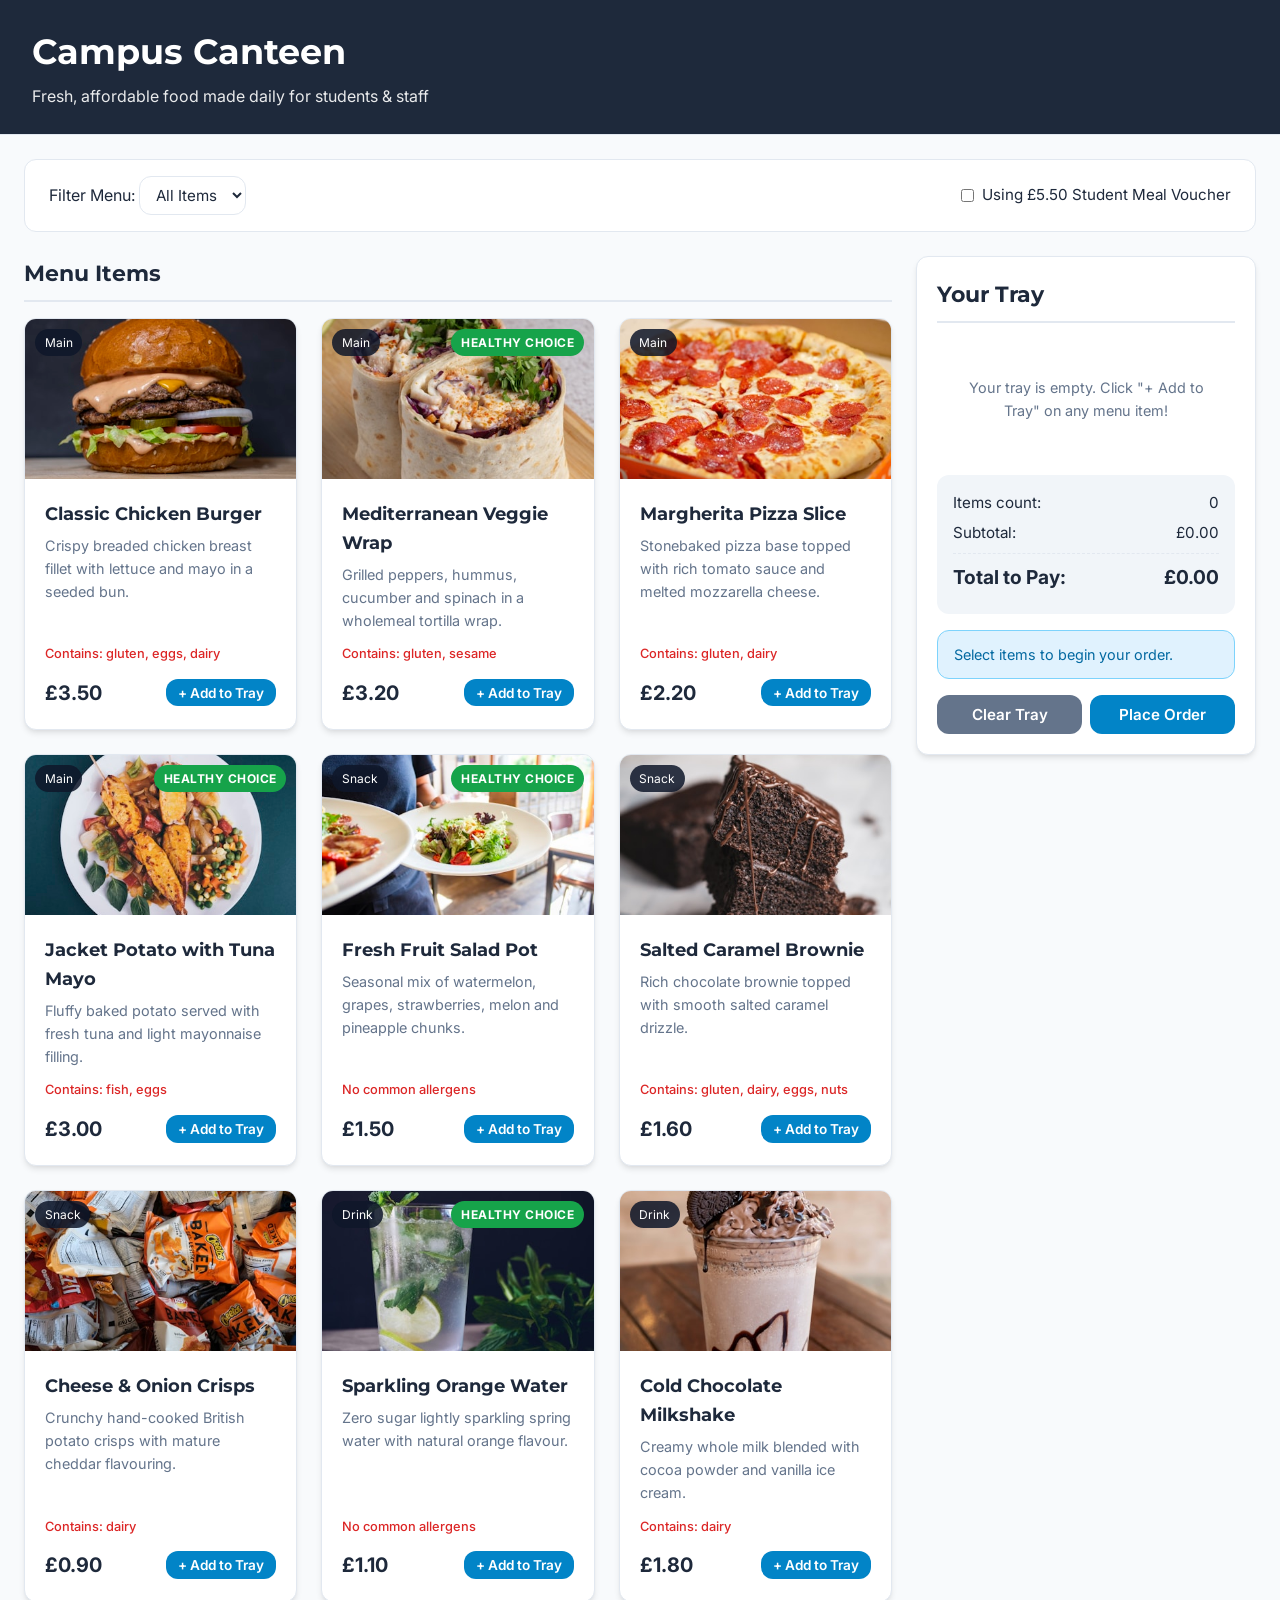
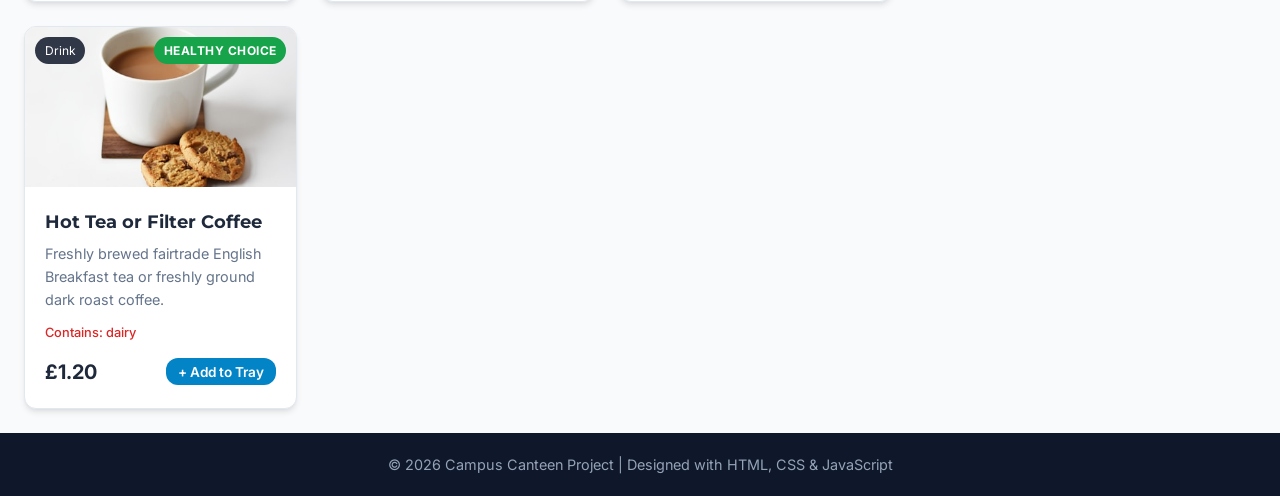
==== template/index.html @ 0565082b "feat: initial student starter pack, guides, templates, and examples" ====
<!DOCTYPE html>
<html lang="en">
<head>
  <meta charset="UTF-8">
  <meta name="viewport" content="width=device-width, initial-scale=1.0">
  <title>Canteen Ordering System</title>

  <!-- Google Fonts for selectable style themes -->
  <link rel="preconnect" href="https://fonts.googleapis.com">
  <link rel="preconnect" href="https://fonts.gstatic.com" crossorigin>
  <link href="https://fonts.googleapis.com/css2?family=Bungee&family=Creepster&family=Fredoka:wght@400;600;700&family=Inter:wght@400;600;700&family=Montserrat:wght@400;700&family=Oswald:wght@500;700&family=Special+Elite&display=swap" rel="stylesheet">

  <link rel="stylesheet" href="style.css">
</head>

<!-- 
  DESIGN CHOICES (Customise by changing class names on <body>):
  
  1. Layout:     layout-grid | layout-flex | layout-sidebar-left | layout-single-column
  2. Colour:     colour-light | colour-dark | colour-contrast
  3. Theme:      theme-modern | theme-retro | theme-americana | theme-punk | theme-emo
  4. Spacing:    spacing-compact | spacing-standard | spacing-spacious
-->
<body class="layout-grid colour-light theme-modern spacing-standard">

  <header class="app-header">
    <div class="header-container">
      <h1 id="app-title">Campus Canteen</h1>
      <p id="app-tagline">Fresh, affordable food made daily for students & staff</p>
    </div>
  </header>

  <main class="app-main">
    
    <!-- Filter and search bar -->
    <section class="filter-section">
      <div class="filter-group">
        <label for="filter-type">Filter Menu:</label>
        <select id="filter-type">
          <option value="all">All Items</option>
          <option value="main">Mains</option>
          <option value="snack">Snacks</option>
          <option value="drink">Drinks</option>
        </select>
      </div>

      <div class="filter-group">
        <label class="checkbox-label">
          <input type="checkbox" id="voucher-toggle">
          Using £5.50 Student Meal Voucher
        </label>
      </div>
    </section>

    <!-- Menu grid/list of food items -->
    <section class="menu-section">
      <h2 class="section-heading">Menu Items</h2>
      <div id="menu-container" class="menu-container">
        <!-- Menu cards will be inserted here by JavaScript -->
      </div>
    </section>

    <!-- Order summary and checkout -->
    <aside class="order-section">
      <h2 class="section-heading">Your Tray</h2>

      <div id="order-items-list" class="order-items-list">
        <p class="empty-tray-message">Your tray is empty. Click "+ Add to Tray" on any menu item!</p>
      </div>

      <div class="order-summary-box">
        <div class="summary-row">
          <span>Items count:</span>
          <span id="summary-count">0</span>
        </div>
        <div class="summary-row">
          <span>Subtotal:</span>
          <span id="summary-subtotal">£0.00</span>
        </div>
        <div class="summary-row discount-row" id="discount-row" style="display: none;">
          <span id="discount-label">Healthy Promo (10% off):</span>
          <span id="summary-discount">-£0.00</span>
        </div>
        <hr class="summary-divider">
        <div class="summary-row total-row">
          <span>Total to Pay:</span>
          <span id="summary-total">£0.00</span>
        </div>
      </div>

      <!-- Alerts and status feedback box -->
      <div id="status-feedback" class="status-feedback info">
        <p id="status-message">Select items to begin your order.</p>
      </div>

      <div class="order-actions">
        <button id="btn-clear" class="btn btn-secondary">Clear Tray</button>
        <button id="btn-checkout" class="btn btn-primary">Place Order</button>
      </div>
    </aside>

  </main>

  <footer class="app-footer">
    <p>&copy; 2026 Campus Canteen Project | Designed with HTML, CSS & JavaScript</p>
  </footer>

  <!-- Scripts -->
  <script src="util.js"></script>
  <script src="app.js"></script>
</body>
</html>
---- template/style.css ----
/* ==========================================================================
   CANTEEN ORDERING SYSTEM - STYLESHEET
   Level 1 Digital Skills - Design Software (R/505/6389)
   
   HOW TO USE THIS STYLESHEET:
   You can change the look and feel of your app by simply changing class 
   names in the <body> tag in index.html!
   
   OPTIONS ON <body>:
   1. Layout:     layout-grid | layout-flex | layout-sidebar-left | layout-single-column
   2. Colour:     colour-light | colour-dark | colour-contrast
   3. Theme:      theme-modern | theme-retro | theme-americana | theme-punk | theme-emo
   4. Spacing:    spacing-compact | spacing-standard | spacing-spacious
   ========================================================================== */

/* ==========================================================================
   1. ROOT VARIABLES (Default base values)
   ========================================================================== */
:root {
  --font-heading: 'Montserrat', sans-serif;
  --font-body: 'Inter', sans-serif;
  
  --bg-page: #f4f6f8;
  --bg-card: #ffffff;
  --bg-header: #1e293b;
  --bg-footer: #0f172a;
  --bg-accent: #f1f5f9;
  
  --text-main: #1e293b;
  --text-muted: #64748b;
  --text-header: #ffffff;
  --text-footer: #94a3b8;
  
  --color-primary: #2563eb;
  --color-primary-hover: #1d4ed8;
  --color-secondary: #64748b;
  --color-secondary-hover: #475569;
  
  --color-info-bg: #e0f2fe;
  --color-info-text: #0369a1;
  --color-info-border: #7dd3fc;

  --color-warning-bg: #fef3c7;
  --color-warning-text: #b45309;
  --color-warning-border: #fcd34d;

  --color-success-bg: #dcfce7;
  --color-success-text: #15803d;
  --color-success-border: #86efac;

  --color-error-bg: #fee2e2;
  --color-error-text: #b91c1c;
  --color-error-border: #fca5a5;

  --border-radius: 8px;
  --border-width: 1px;
  --border-color: #e2e8f0;
  --box-shadow: 0 4px 6px -1px rgba(0, 0, 0, 0.1), 0 2px 4px -2px rgba(0, 0, 0, 0.05);

  --gap-size: 1.5rem;
  --padding-size: 1.5rem;
  --card-padding: 1.25rem;
}

/* ==========================================================================
   2. GLOBAL BASE STYLES
   ========================================================================== */
* {
  box-sizing: border-box;
  margin: 0;
  padding: 0;
}

body {
  font-family: var(--font-body);
  background-color: var(--bg-page);
  color: var(--text-main);
  line-height: 1.6;
  min-height: 100vh;
  display: flex;
  flex-direction: column;
}

/* Header */
.app-header {
  background-color: var(--bg-header);
  color: var(--text-header);
  padding: 1.5rem 2rem;
  border-bottom: var(--border-width) solid var(--border-color);
  position: relative;
}

.app-header h1 {
  font-family: var(--font-heading);
  font-size: 2.2rem;
  margin-bottom: 0.25rem;
}

.app-header p {
  opacity: 0.9;
  font-size: 1rem;
}

/* Footer */
.app-footer {
  background-color: var(--bg-footer);
  color: var(--text-footer);
  text-align: center;
  padding: 1.25rem;
  margin-top: auto;
  font-size: 0.9rem;
}

/* Main Container */
.app-main {
  max-width: 1300px;
  width: 100%;
  margin: 0 auto;
  padding: var(--padding-size);
  flex: 1;
}

/* Headings */
.section-heading {
  font-family: var(--font-heading);
  font-size: 1.4rem;
  margin-bottom: 1rem;
  padding-bottom: 0.5rem;
  border-bottom: 2px solid var(--border-color);
}

/* ==========================================================================
   3. COLOUR SCHEMES (Applied to <body>)
   ========================================================================== */

/* Light Colour Scheme (Default) */
body.colour-light {
  --bg-page: #f8fafc;
  --bg-card: #ffffff;
  --bg-header: #1e293b;
  --bg-footer: #0f172a;
  --text-main: #1e293b;
  --text-muted: #64748b;
}

/* Dark Colour Scheme */
body.colour-dark {
  --bg-page: #0f172a;
  --bg-card: #1e293b;
  --bg-header: #020617;
  --bg-footer: #020617;
  --bg-accent: #334155;
  --text-main: #f8fafc;
  --text-muted: #94a3b8;
  --border-color: #334155;
  --box-shadow: 0 4px 6px -1px rgba(0, 0, 0, 0.4);
}

/* High Contrast Colour Scheme (Accessibility) */
body.colour-contrast {
  --bg-page: #000000;
  --bg-card: #000000;
  --bg-header: #000000;
  --bg-footer: #000000;
  --bg-accent: #111111;
  --text-main: #ffffff;
  --text-muted: #ffff00;
  --text-header: #ffff00;
  --text-footer: #ffffff;
  --border-color: #ffffff;
  --border-width: 2px;
  --color-primary: #ffff00;
  --color-primary-hover: #ffffff;
  --box-shadow: none;
}
body.colour-contrast .btn-primary {
  color: #000000;
  font-weight: bold;
}
body.colour-contrast .menu-card,
body.colour-contrast .order-section,
body.colour-contrast .filter-section {
  border: 2px solid #ffffff;
}

/* ==========================================================================
   4. DESIGN THEMES / TYPOGRAPHY / ADORNMENT (Applied to <body>)
   ========================================================================== */

/* Theme: Modern (Clean, crisp, tech) */
body.theme-modern {
  --font-heading: 'Montserrat', sans-serif;
  --font-body: 'Inter', sans-serif;
  --border-radius: 12px;
  --color-primary: #0284c7;
  --color-primary-hover: #0369a1;
}

/* Theme: Retro (Warm, rounded, cheerful) */
body.theme-retro {
  --font-heading: 'Fredoka', cursive;
  --font-body: 'Fredoka', sans-serif;
  --border-radius: 20px;
  --color-primary: #ea580c;
  --color-primary-hover: #c2410c;
  --border-width: 2px;
  --border-color: #fed7aa;
}
body.theme-retro .app-header {
  background-color: #ea580c;
}
body.theme-retro .btn {
  border-radius: 25px;
}

/* Theme: Americana (Bold 50s diner style) */
body.theme-americana {
  --font-heading: 'Bungee', cursive;
  --font-body: 'Oswald', sans-serif;
  --border-radius: 4px;
  --color-primary: #dc2626;
  --color-primary-hover: #991b1b;
  --border-width: 3px;
  --border-color: #b91c1c;
}
body.theme-americana .app-header {
  background: repeating-linear-gradient(45deg, #b91c1c, #b91c1c 20px, #991b1b 20px, #991b1b 40px);
}
body.theme-americana .menu-card {
  border: 3px solid #b91c1c;
}

/* Theme: Punk (Raw DIY zine, stark black & white, neon pink, ban-the-bomb / anarchy motifs) */
body.theme-punk {
  --font-heading: 'Creepster', cursive;
  --font-body: 'Special Elite', cursive;
  --bg-page: #000000;
  --bg-card: #0d0d0d;
  --bg-header: #000000;
  --bg-footer: #000000;
  --bg-accent: #1a1a1a;
  
  --text-main: #ffffff;
  --text-muted: #ffffff;
  --text-header: #ff007f;
  --text-footer: #ffffff;
  
  --border-radius: 0px;
  --border-width: 3px;
  --border-color: #ffffff;
  --box-shadow: 6px 6px 0px #ff007f;

  --color-primary: #ff007f;
  --color-primary-hover: #ffffff;
  --color-secondary: #000000;
  --color-secondary-hover: #222222;

  --color-info-bg: #000000;
  --color-info-text: #ffffff;
  --color-info-border: #ffffff;

  --color-warning-bg: #ff007f;
  --color-warning-text: #000000;
  --color-warning-border: #ffffff;

  --color-success-bg: #ffffff;
  --color-success-text: #000000;
  --color-success-border: #ff007f;

  --color-error-bg: #000000;
  --color-error-text: #ff007f;
  --color-error-border: #ff007f;
}

body.theme-punk .app-header {
  background-color: #000000;
  border-bottom: 5px solid #ffffff;
  background-image: 
    radial-gradient(#ffffff 15%, transparent 16%),
    radial-gradient(#ff007f 15%, transparent 16%);
  background-size: 60px 60px;
  background-position: 0 0, 30px 30px;
}

body.theme-punk .app-header h1 {
  font-size: 2.8rem;
  letter-spacing: 2px;
  text-shadow: 4px 4px 0px #ffffff, -2px -2px 0px #000000;
}

body.theme-punk .section-heading {
  border-bottom: 3px solid #ff007f;
  color: #ff007f;
  text-transform: uppercase;
  letter-spacing: 1px;
}

body.theme-punk .menu-card {
  border: 3px solid #ffffff;
  box-shadow: 6px 6px 0px #ff007f;
  transform: rotate(-0.8deg);
  background-color: #000000;
  transition: transform 0.15s ease, box-shadow 0.15s ease;
}

body.theme-punk .menu-card:nth-child(even) {
  transform: rotate(1deg);
  box-shadow: 6px 6px 0px #ffffff;
  border-color: #ff007f;
}

body.theme-punk .menu-card:hover {
  transform: scale(1.02) rotate(0deg);
  box-shadow: 8px 8px 0px #ffff00;
}

body.theme-punk .btn {
  border: 2px solid #ffffff;
  text-transform: uppercase;
  font-weight: bold;
  letter-spacing: 1px;
  box-shadow: 3px 3px 0px #ffffff;
}

body.theme-punk .btn-primary {
  background-color: #ff007f;
  color: #000000;
  font-weight: 900;
}

body.theme-punk .btn-primary:hover {
  background-color: #ffffff;
  color: #000000;
  box-shadow: 4px 4px 0px #ff007f;
}

body.theme-punk .btn-secondary {
  background-color: #000000;
  color: #ffffff;
  border: 2px solid #ffffff;
}

body.theme-punk .btn-secondary:hover {
  background-color: #ff007f;
  color: #000000;
}

body.theme-punk .filter-section,
body.theme-punk .order-section {
  border: 3px solid #ffffff;
  box-shadow: 6px 6px 0px #ffffff;
  background-color: #000000;
}

body.theme-punk .badge-type {
  background-color: #000000;
  color: #ffffff;
  border: 2px solid #ffffff;
  border-radius: 0;
  font-family: 'Special Elite', cursive;
}

body.theme-punk .badge-health {
  background-color: #ffffff;
  color: #000000;
  border: 2px solid #ff007f;
  border-radius: 0;
  font-family: 'Special Elite', cursive;
  box-shadow: 2px 2px 0px #ff007f;
}

/* Punk decorative badges and symbols */
.punk-symbol-cnd, .punk-symbol-anarchy, .punk-sticker {
  display: inline-block;
  font-weight: bold;
}

.punk-sticker {
  background: #ff007f;
  color: #000000;
  padding: 0.2rem 0.6rem;
  font-family: 'Special Elite', cursive;
  font-size: 0.85rem;
  border: 2px solid #ffffff;
  box-shadow: 3px 3px 0px #000000;
  transform: rotate(-3deg);
  margin: 0.25rem;
}

.punk-sticker.sticker-white {
  background: #ffffff;
  color: #000000;
  transform: rotate(2.5deg);
  border-color: #ff007f;
}

.punk-sticker.sticker-yellow {
  background: #ffff00;
  color: #000000;
  transform: rotate(-1.5deg);
}

/* Theme: Emo (Moody typewriter, dark indigo/charcoal notes) */
body.theme-emo {
  --font-heading: 'Special Elite', cursive;
  --font-body: 'Special Elite', cursive;
  --border-radius: 2px;
  --color-primary: #475569;
  --color-primary-hover: #334155;
  --border-color: #64748b;
  --border-width: 1px;
}
body.theme-emo .app-header {
  background-color: #1e1b4b;
}

/* ==========================================================================
   5. SPACING OPTIONS (Applied to <body>)
   ========================================================================== */

/* Compact */
body.spacing-compact {
  --gap-size: 0.75rem;
  --padding-size: 0.75rem;
  --card-padding: 0.75rem;
}

/* Standard */
body.spacing-standard {
  --gap-size: 1.5rem;
  --padding-size: 1.5rem;
  --card-padding: 1.25rem;
}

/* Spacious */
body.spacing-spacious {
  --gap-size: 2.25rem;
  --padding-size: 2.25rem;
  --card-padding: 1.75rem;
}

/* ==========================================================================
   6. LAYOUT OPTIONS (Applied to <body>)
   ========================================================================== */

/* Default: 2-column with main menu on left, tray on right */
.app-main {
  display: grid;
  grid-template-columns: 1fr 340px;
  gap: var(--gap-size);
}

.filter-section {
  grid-column: 1 / -1;
  background-color: var(--bg-card);
  padding: 1rem 1.5rem;
  border-radius: var(--border-radius);
  border: var(--border-width) solid var(--border-color);
  display: flex;
  justify-content: space-between;
  align-items: center;
  flex-wrap: wrap;
  gap: 1rem;
}

.menu-section {
  min-width: 0;
}

/* 1. Layout Grid (Default menu display) */
#menu-container {
  display: grid;
  grid-template-columns: repeat(auto-fill, minmax(260px, 1fr));
  gap: var(--gap-size);
}

body.layout-grid #menu-container {
  display: grid;
  grid-template-columns: repeat(auto-fill, minmax(260px, 1fr));
  gap: var(--gap-size);
}

/* 2. Layout Flex (Fluid wrapping cards) */
body.layout-flex #menu-container {
  display: flex;
  flex-wrap: wrap;
  gap: var(--gap-size);
}
body.layout-flex .menu-card {
  flex: 1 1 280px;
}

/* 3. Layout Sidebar Left (Tray on the left, Menu on the right) */
body.layout-sidebar-left .app-main {
  grid-template-columns: 340px 1fr;
}
body.layout-sidebar-left .order-section {
  grid-column: 1;
  grid-row: 2;
}
body.layout-sidebar-left .menu-section {
  grid-column: 2;
  grid-row: 2;
}

/* 4. Layout Single Column (Vertical list view with horizontal cards) */
body.layout-single-column .app-main {
  grid-template-columns: 1fr;
}
body.layout-single-column .order-section {
  order: -1; /* Tray displayed first/top */
}
body.layout-single-column #menu-container {
  display: flex;
  flex-direction: column;
  gap: var(--gap-size);
}
body.layout-single-column .menu-card {
  display: flex;
  flex-direction: row;
  align-items: center;
  gap: 1.5rem;
}
body.layout-single-column .menu-card-img-wrapper {
  width: 180px;
  min-width: 180px;
  height: 140px;
}
body.layout-single-column .menu-card-content {
  flex: 1;
}

/* ==========================================================================
   7. COMPONENT STYLES: MENU CARDS & ITEMS
   ========================================================================== */
.menu-card {
  background-color: var(--bg-card);
  border-radius: var(--border-radius);
  border: var(--border-width) solid var(--border-color);
  box-shadow: var(--box-shadow);
  overflow: hidden;
  display: flex;
  flex-direction: column;
  transition: transform 0.2s ease, box-shadow 0.2s ease;
}

.menu-card:hover {
  transform: translateY(-3px);
}

.menu-card-img-wrapper {
  position: relative;
  width: 100%;
  height: 160px;
  background-color: var(--bg-accent);
}

.menu-card img {
  width: 100%;
  height: 100%;
  object-fit: cover;
}

/* Badges */
.badge-health {
  position: absolute;
  top: 10px;
  right: 10px;
  background-color: #16a34a;
  color: #ffffff;
  padding: 0.25rem 0.6rem;
  border-radius: 20px;
  font-size: 0.75rem;
  font-weight: bold;
  text-transform: uppercase;
  letter-spacing: 0.5px;
}

.badge-type {
  position: absolute;
  top: 10px;
  left: 10px;
  background-color: rgba(15, 23, 42, 0.85);
  color: #ffffff;
  padding: 0.25rem 0.6rem;
  border-radius: 20px;
  font-size: 0.75rem;
  text-transform: capitalize;
}

.menu-card-content {
  padding: var(--card-padding);
  display: flex;
  flex-direction: column;
  flex: 1;
}

.menu-card-title {
  font-family: var(--font-heading);
  font-size: 1.15rem;
  margin-bottom: 0.35rem;
}

.menu-card-desc {
  font-size: 0.9rem;
  color: var(--text-muted);
  margin-bottom: 0.75rem;
  flex: 1;
}

.menu-card-allergies {
  font-size: 0.8rem;
  color: #dc2626;
  margin-bottom: 0.75rem;
  font-weight: 500;
}

.menu-card-footer {
  display: flex;
  justify-content: space-between;
  align-items: center;
  margin-top: auto;
}

.menu-card-price {
  font-size: 1.25rem;
  font-weight: bold;
  color: var(--text-main);
}

/* ==========================================================================
   8. COMPONENT STYLES: TRAY / ORDER SIDEBAR
   ========================================================================== */
.order-section {
  background-color: var(--bg-card);
  border-radius: var(--border-radius);
  border: var(--border-width) solid var(--border-color);
  box-shadow: var(--box-shadow);
  padding: var(--card-padding);
  display: flex;
  flex-direction: column;
  height: fit-content;
}

.order-items-list {
  min-height: 120px;
  max-height: 280px;
  overflow-y: auto;
  margin-bottom: 1rem;
  display: flex;
  flex-direction: column;
  gap: 0.5rem;
}

.empty-tray-message {
  color: var(--text-muted);
  font-size: 0.9rem;
  text-align: center;
  margin: auto 0;
  padding: 1rem;
}

.tray-item {
  display: flex;
  justify-content: space-between;
  align-items: center;
  padding: 0.5rem 0.75rem;
  background-color: var(--bg-accent);
  border-radius: var(--border-radius);
  font-size: 0.9rem;
}

.tray-item-info {
  display: flex;
  flex-direction: column;
}

.tray-item-name {
  font-weight: 600;
}

.tray-item-price {
  font-size: 0.8rem;
  color: var(--text-muted);
}

.tray-item-remove-btn {
  background: none;
  border: none;
  color: #ef4444;
  cursor: pointer;
  font-size: 1.1rem;
  padding: 0.2rem 0.5rem;
}

.order-summary-box {
  background-color: var(--bg-accent);
  padding: 1rem;
  border-radius: var(--border-radius);
  margin-bottom: 1rem;
}

.summary-row {
  display: flex;
  justify-content: space-between;
  margin-bottom: 0.35rem;
  font-size: 0.95rem;
}

.discount-row {
  color: #16a34a;
  font-weight: 600;
}

.summary-divider {
  margin: 0.5rem 0;
  border: none;
  border-top: 1px dashed var(--border-color);
}

.total-row {
  font-size: 1.2rem;
  font-weight: bold;
}

/* ==========================================================================
   9. FEEDBACK & ALERT NOTIFICATIONS
   ========================================================================== */
.status-feedback {
  padding: 0.75rem 1rem;
  border-radius: var(--border-radius);
  margin-bottom: 1rem;
  font-size: 0.9rem;
  border: 1px solid transparent;
}

.status-feedback.info {
  background-color: var(--color-info-bg);
  color: var(--color-info-text);
  border-color: var(--color-info-border);
}

.status-feedback.warning {
  background-color: var(--color-warning-bg);
  color: var(--color-warning-text);
  border-color: var(--color-warning-border);
}

.status-feedback.success {
  background-color: var(--color-success-bg);
  color: var(--color-success-text);
  border-color: var(--color-success-border);
}

.status-feedback.error {
  background-color: var(--color-error-bg);
  color: var(--color-error-text);
  border-color: var(--color-error-border);
}

/* ==========================================================================
   10. BUTTONS & CONTROLS
   ========================================================================== */
.btn {
  display: inline-flex;
  align-items: center;
  justify-content: center;
  padding: 0.6rem 1.2rem;
  font-family: var(--font-body);
  font-size: 0.95rem;
  font-weight: 600;
  border: none;
  border-radius: var(--border-radius);
  cursor: pointer;
  transition: background-color 0.2s ease, transform 0.1s ease;
}

.btn:active {
  transform: scale(0.98);
}

.btn-primary {
  background-color: var(--color-primary);
  color: #ffffff;
}

.btn-primary:hover {
  background-color: var(--color-primary-hover);
}

.btn-secondary {
  background-color: var(--color-secondary);
  color: #ffffff;
}

.btn-secondary:hover {
  background-color: var(--color-secondary-hover);
}

.btn-sm {
  padding: 0.35rem 0.75rem;
  font-size: 0.85rem;
}

.order-actions {
  display: flex;
  gap: 0.5rem;
}

.order-actions .btn {
  flex: 1;
}

/* Form controls */
select, input[type="text"] {
  font-family: var(--font-body);
  padding: 0.5rem 0.75rem;
  border-radius: var(--border-radius);
  border: 1px solid var(--border-color);
  background-color: var(--bg-card);
  color: var(--text-main);
  font-size: 0.95rem;
}

.checkbox-label {
  display: flex;
  align-items: center;
  gap: 0.5rem;
  cursor: pointer;
  font-size: 0.95rem;
}

/* Responsive adjustments */
@media (max-width: 850px) {
  .app-main {
    grid-template-columns: 1fr !important;
  }
  body.layout-sidebar-left .app-main {
    grid-template-columns: 1fr !important;
  }
  body.layout-sidebar-left .order-section {
    grid-column: 1;
    grid-row: auto;
  }
  body.layout-sidebar-left .menu-section {
    grid-column: 1;
    grid-row: auto;
  }
}
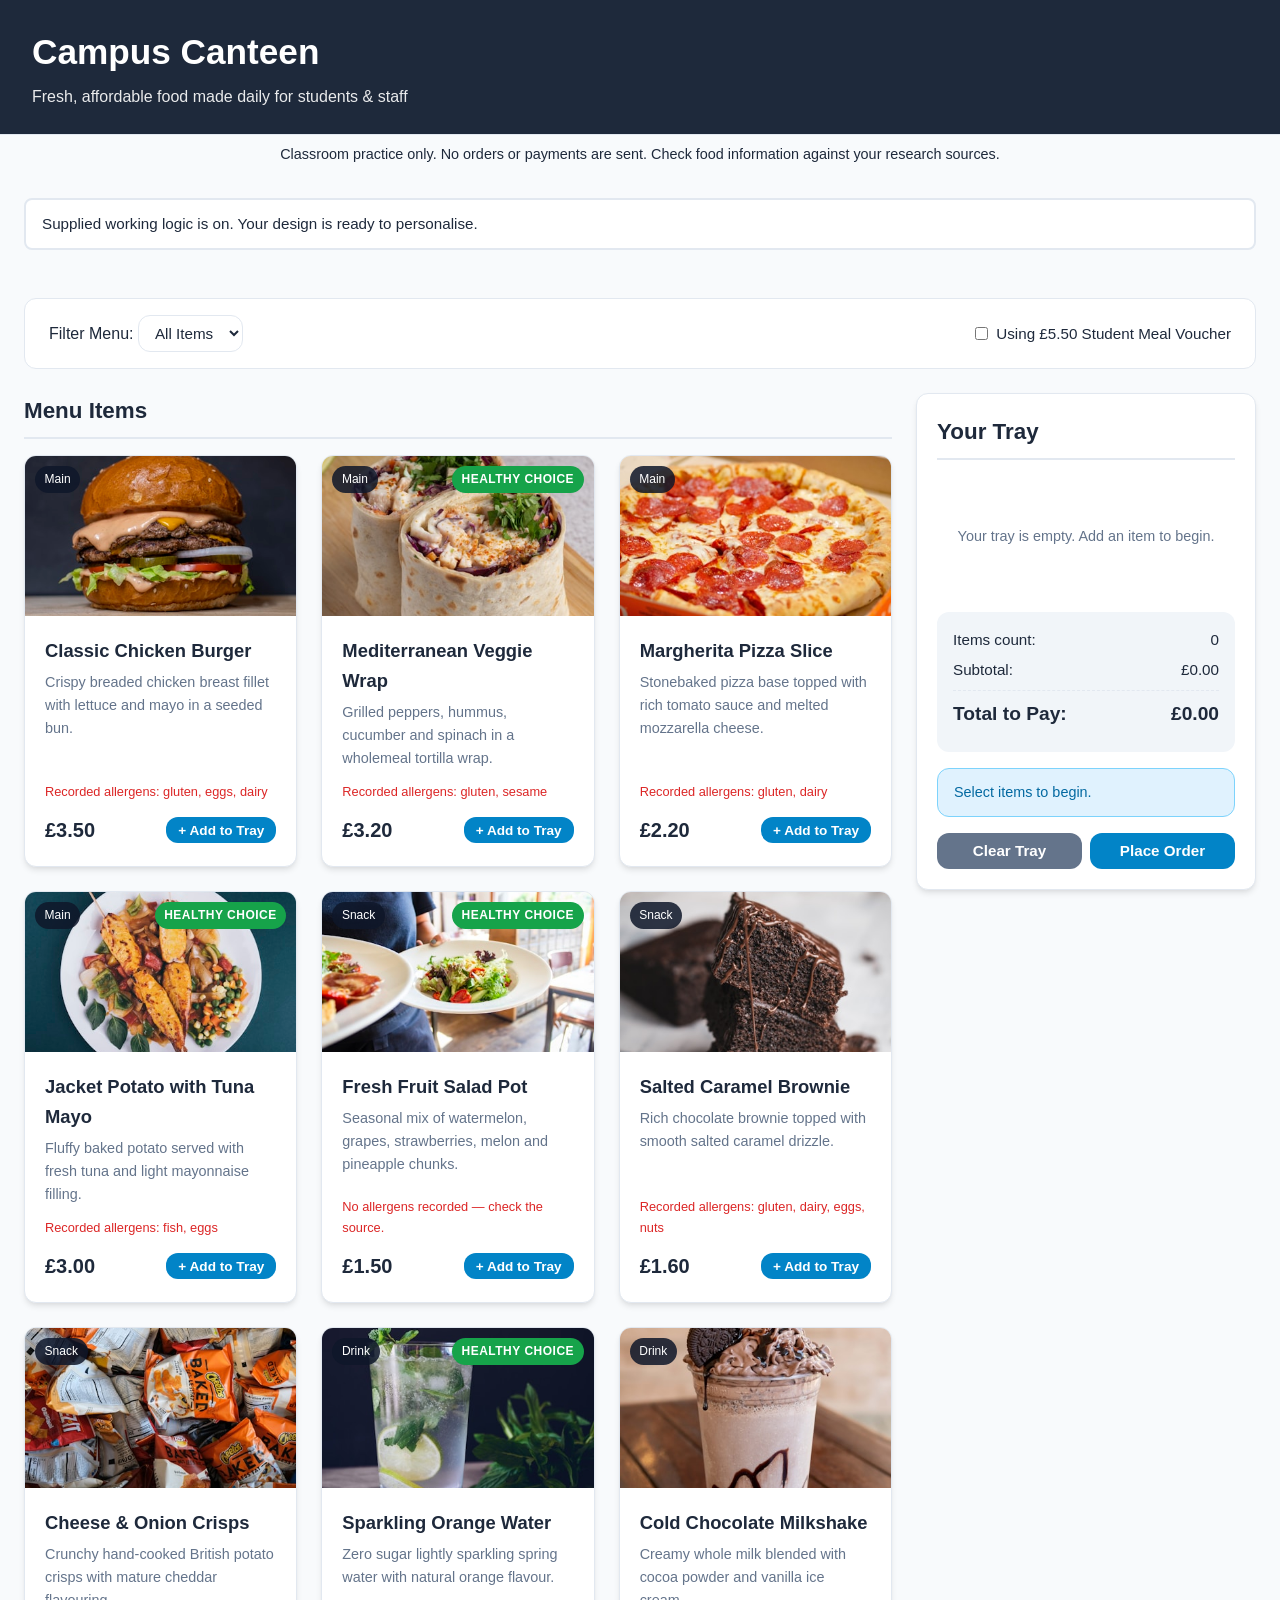
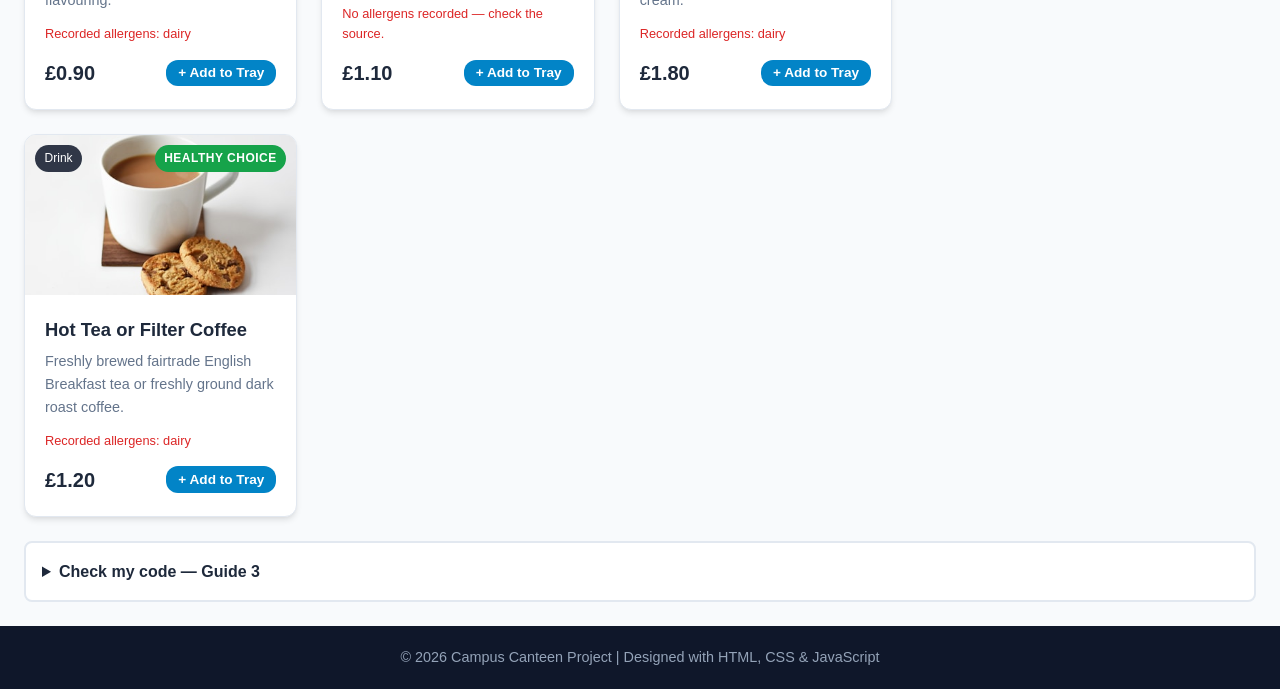
==== commit 99f89919: "spec update" ====
--- a/template/index.html
+++ b/template/index.html
@@ -1,14 +1,9 @@
 <!DOCTYPE html>
-<html lang="en">
+<html lang="en-GB">
 <head>
   <meta charset="UTF-8">
   <meta name="viewport" content="width=device-width, initial-scale=1.0">
   <title>Canteen Ordering System</title>
-
-  <!-- Google Fonts for selectable style themes -->
-  <link rel="preconnect" href="https://fonts.googleapis.com">
-  <link rel="preconnect" href="https://fonts.gstatic.com" crossorigin>
-  <link href="https://fonts.googleapis.com/css2?family=Bungee&family=Creepster&family=Fredoka:wght@400;600;700&family=Inter:wght@400;600;700&family=Montserrat:wght@400;700&family=Oswald:wght@500;700&family=Special+Elite&display=swap" rel="stylesheet">
 
   <link rel="stylesheet" href="style.css">
 </head>
@@ -20,15 +15,24 @@
   2. Colour:     colour-light | colour-dark | colour-contrast
   3. Theme:      theme-modern | theme-retro | theme-americana | theme-punk | theme-emo
   4. Spacing:    spacing-compact | spacing-standard | spacing-spacious
+  OPTIONAL: add ONE choice from any group below (Guide 2).
+  Heading: heading-clean | heading-bold | heading-serif
+  Body: body-clear | body-rounded | body-mono
+  Accent: accent-blue | accent-purple | accent-green | accent-orange
+  Cards: cards-square | cards-soft | cards-round
 -->
 <body class="layout-grid colour-light theme-modern spacing-standard">
 
   <header class="app-header">
     <div class="header-container">
+      <!-- NAME: change your app name below. -->
       <h1 id="app-title">Campus Canteen</h1>
+      <!-- TAGLINE: change the short description below. -->
       <p id="app-tagline">Fresh, affordable food made daily for students & staff</p>
     </div>
   </header>
+
+  <p class="student-note">Classroom practice only. No orders or payments are sent. Check food information against your research sources.</p>
 
   <main class="app-main">
     
@@ -89,7 +93,7 @@
       </div>
 
       <!-- Alerts and status feedback box -->
-      <div id="status-feedback" class="status-feedback info">
+      <div id="status-feedback" class="status-feedback info" role="status" aria-live="polite" aria-atomic="true">
         <p id="status-message">Select items to begin your order.</p>
       </div>
 
--- a/template/style.css
+++ b/template/style.css
@@ -1,849 +1,924 @@
-/* ==========================================================================
-   CANTEEN ORDERING SYSTEM - STYLESHEET
-   Level 1 Digital Skills - Design Software (R/505/6389)
-   
-   HOW TO USE THIS STYLESHEET:
-   You can change the look and feel of your app by simply changing class 
-   names in the <body> tag in index.html!
-   
-   OPTIONS ON <body>:
-   1. Layout:     layout-grid | layout-flex | layout-sidebar-left | layout-single-column
-   2. Colour:     colour-light | colour-dark | colour-contrast
-   3. Theme:      theme-modern | theme-retro | theme-americana | theme-punk | theme-emo
-   4. Spacing:    spacing-compact | spacing-standard | spacing-spacious
-   ========================================================================== */
+/* ==========================================================================
+   CANTEEN ORDERING SYSTEM - STYLESHEET
+   Level 1 Digital Skills - Design Software (R/505/6389)
+   
+   HOW TO USE THIS STYLESHEET:
+   You can change the look and feel of your app by simply changing class 
+   names in the <body> tag in index.html!
+   
+   OPTIONS ON <body>:
+   1. Layout:     layout-grid | layout-flex | layout-sidebar-left | layout-single-column
+   2. Colour:     colour-light | colour-dark | colour-contrast
+   3. Theme:      theme-modern | theme-retro | theme-americana | theme-punk | theme-emo
+   4. Spacing:    spacing-compact | spacing-standard | spacing-spacious
+   ========================================================================== */
+
+/* ==========================================================================
+   1. ROOT VARIABLES (Default base values)
+   ========================================================================== */
+:root {
+  --font-heading: 'Montserrat', sans-serif;
+  --font-body: 'Inter', sans-serif;
+  
+  --bg-page: #f4f6f8;
+  --bg-card: #ffffff;
+  --bg-header: #1e293b;
+  --bg-footer: #0f172a;
+  --bg-accent: #f1f5f9;
+  
+  --text-main: #1e293b;
+  --text-muted: #64748b;
+  --text-header: #ffffff;
+  --text-footer: #94a3b8;
+  
+  --color-primary: #2563eb;
+  --color-primary-hover: #1d4ed8;
+  --color-secondary: #64748b;
+  --color-secondary-hover: #475569;
+  
+  --color-info-bg: #e0f2fe;
+  --color-info-text: #0369a1;
+  --color-info-border: #7dd3fc;
+
+  --color-warning-bg: #fef3c7;
+  --color-warning-text: #b45309;
+  --color-warning-border: #fcd34d;
+
+  --color-success-bg: #dcfce7;
+  --color-success-text: #15803d;
+  --color-success-border: #86efac;
+
+  --color-error-bg: #fee2e2;
+  --color-error-text: #b91c1c;
+  --color-error-border: #fca5a5;
+
+  --border-radius: 8px;
+  --border-width: 1px;
+  --border-color: #e2e8f0;
+  --box-shadow: 0 4px 6px -1px rgba(0, 0, 0, 0.1), 0 2px 4px -2px rgba(0, 0, 0, 0.05);
+
+  --gap-size: 1.5rem;
+  --padding-size: 1.5rem;
+  --card-padding: 1.25rem;
+}
+
+/* ==========================================================================
+   2. GLOBAL BASE STYLES
+   ========================================================================== */
+* {
+  box-sizing: border-box;
+  margin: 0;
+  padding: 0;
+}
+
+body {
+  font-family: var(--font-body);
+  background-color: var(--bg-page);
+  color: var(--text-main);
+  line-height: 1.6;
+  min-height: 100vh;
+  display: flex;
+  flex-direction: column;
+}
+
+/* Header */
+.app-header {
+  background-color: var(--bg-header);
+  color: var(--text-header);
+  padding: 1.5rem 2rem;
+  border-bottom: var(--border-width) solid var(--border-color);
+  position: relative;
+}
+
+.app-header h1 {
+  font-family: var(--font-heading);
+  font-size: 2.2rem;
+  margin-bottom: 0.25rem;
+}
+
+.app-header p {
+  opacity: 0.9;
+  font-size: 1rem;
+}
+
+/* Footer */
+.app-footer {
+  background-color: var(--bg-footer);
+  color: var(--text-footer);
+  text-align: center;
+  padding: 1.25rem;
+  margin-top: auto;
+  font-size: 0.9rem;
+}
+
+/* Main Container */
+.app-main {
+  max-width: 1300px;
+  width: 100%;
+  margin: 0 auto;
+  padding: var(--padding-size);
+  flex: 1;
+}
+
+/* Headings */
+.section-heading {
+  font-family: var(--font-heading);
+  font-size: 1.4rem;
+  margin-bottom: 1rem;
+  padding-bottom: 0.5rem;
+  border-bottom: 2px solid var(--border-color);
+}
+
+/* ==========================================================================
+   3. COLOUR SCHEMES (Applied to <body>)
+   ========================================================================== */
+
+/* Light Colour Scheme (Default) */
+body.colour-light {
+  --bg-page: #f8fafc;
+  --bg-card: #ffffff;
+  --bg-header: #1e293b;
+  --bg-footer: #0f172a;
+  --text-main: #1e293b;
+  --text-muted: #64748b;
+}
+
+/* Dark Colour Scheme */
+body.colour-dark {
+  --bg-page: #0f172a;
+  --bg-card: #1e293b;
+  --bg-header: #020617;
+  --bg-footer: #020617;
+  --bg-accent: #334155;
+  --text-main: #f8fafc;
+  --text-muted: #94a3b8;
+  --border-color: #334155;
+  --box-shadow: 0 4px 6px -1px rgba(0, 0, 0, 0.4);
+}
+
+/* High Contrast Colour Scheme (Accessibility) */
+body.colour-contrast {
+  --bg-page: #000000;
+  --bg-card: #000000;
+  --bg-header: #000000;
+  --bg-footer: #000000;
+  --bg-accent: #111111;
+  --text-main: #ffffff;
+  --text-muted: #ffff00;
+  --text-header: #ffff00;
+  --text-footer: #ffffff;
+  --border-color: #ffffff;
+  --border-width: 2px;
+  --color-primary: #ffff00;
+  --color-primary-hover: #ffffff;
+  --box-shadow: none;
+}
+body.colour-contrast .btn-primary {
+  color: #000000;
+  font-weight: bold;
+}
+body.colour-contrast .menu-card,
+body.colour-contrast .order-section,
+body.colour-contrast .filter-section {
+  border: 2px solid #ffffff;
+}
+
+/* ==========================================================================
+   4. DESIGN THEMES / TYPOGRAPHY / ADORNMENT (Applied to <body>)
+   ========================================================================== */
+
+/* Theme: Modern (Clean, crisp, tech) */
+body.theme-modern {
+  --font-heading: 'Montserrat', sans-serif;
+  --font-body: 'Inter', sans-serif;
+  --border-radius: 12px;
+  --color-primary: #0284c7;
+  --color-primary-hover: #0369a1;
+}
+
+/* Theme: Retro (Warm, rounded, cheerful) */
+body.theme-retro {
+  --font-heading: 'Fredoka', cursive;
+  --font-body: 'Fredoka', sans-serif;
+  --border-radius: 20px;
+  --color-primary: #ea580c;
+  --color-primary-hover: #c2410c;
+  --border-width: 2px;
+  --border-color: #fed7aa;
+}
+body.theme-retro .app-header {
+  background-color: #ea580c;
+}
+body.theme-retro .btn {
+  border-radius: 25px;
+}
+
+/* Theme: Americana (Bold 50s diner style) */
+body.theme-americana {
+  --font-heading: 'Bungee', cursive;
+  --font-body: 'Oswald', sans-serif;
+  --border-radius: 4px;
+  --color-primary: #dc2626;
+  --color-primary-hover: #991b1b;
+  --border-width: 3px;
+  --border-color: #b91c1c;
+}
+body.theme-americana .app-header {
+  background: repeating-linear-gradient(45deg, #b91c1c, #b91c1c 20px, #991b1b 20px, #991b1b 40px);
+}
+body.theme-americana .menu-card {
+  border: 3px solid #b91c1c;
+}
+
+/* Theme: Punk (Raw DIY zine, stark black & white, neon pink, ban-the-bomb / anarchy motifs) */
+body.theme-punk {
+  --font-heading: 'Creepster', cursive;
+  --font-body: 'Special Elite', cursive;
+  --bg-page: #000000;
+  --bg-card: #0d0d0d;
+  --bg-header: #000000;
+  --bg-footer: #000000;
+  --bg-accent: #1a1a1a;
+  
+  --text-main: #ffffff;
+  --text-muted: #ffffff;
+  --text-header: #ff007f;
+  --text-footer: #ffffff;
+  
+  --border-radius: 0px;
+  --border-width: 3px;
+  --border-color: #ffffff;
+  --box-shadow: 6px 6px 0px #ff007f;
+
+  --color-primary: #ff007f;
+  --color-primary-hover: #ffffff;
+  --color-secondary: #000000;
+  --color-secondary-hover: #222222;
+
+  --color-info-bg: #000000;
+  --color-info-text: #ffffff;
+  --color-info-border: #ffffff;
+
+  --color-warning-bg: #ff007f;
+  --color-warning-text: #000000;
+  --color-warning-border: #ffffff;
+
+  --color-success-bg: #ffffff;
+  --color-success-text: #000000;
+  --color-success-border: #ff007f;
+
+  --color-error-bg: #000000;
+  --color-error-text: #ff007f;
+  --color-error-border: #ff007f;
+}
+
+body.theme-punk .app-header {
+  background-color: #000000;
+  border-bottom: 5px solid #ffffff;
+  background-image: 
+    radial-gradient(#ffffff 15%, transparent 16%),
+    radial-gradient(#ff007f 15%, transparent 16%);
+  background-size: 60px 60px;
+  background-position: 0 0, 30px 30px;
+}
+
+body.theme-punk .app-header h1 {
+  font-size: 2.8rem;
+  letter-spacing: 2px;
+  text-shadow: 4px 4px 0px #ffffff, -2px -2px 0px #000000;
+}
+
+body.theme-punk .section-heading {
+  border-bottom: 3px solid #ff007f;
+  color: #ff007f;
+  text-transform: uppercase;
+  letter-spacing: 1px;
+}
+
+body.theme-punk .menu-card {
+  border: 3px solid #ffffff;
+  box-shadow: 6px 6px 0px #ff007f;
+  transform: rotate(-0.8deg);
+  background-color: #000000;
+  transition: transform 0.15s ease, box-shadow 0.15s ease;
+}
+
+body.theme-punk .menu-card:nth-child(even) {
+  transform: rotate(1deg);
+  box-shadow: 6px 6px 0px #ffffff;
+  border-color: #ff007f;
+}
+
+body.theme-punk .menu-card:hover {
+  transform: scale(1.02) rotate(0deg);
+  box-shadow: 8px 8px 0px #ffff00;
+}
+
+body.theme-punk .btn {
+  border: 2px solid #ffffff;
+  text-transform: uppercase;
+  font-weight: bold;
+  letter-spacing: 1px;
+  box-shadow: 3px 3px 0px #ffffff;
+}
+
+body.theme-punk .btn-primary {
+  background-color: #ff007f;
+  color: #000000;
+  font-weight: 900;
+}
+
+body.theme-punk .btn-primary:hover {
+  background-color: #ffffff;
+  color: #000000;
+  box-shadow: 4px 4px 0px #ff007f;
+}
+
+body.theme-punk .btn-secondary {
+  background-color: #000000;
+  color: #ffffff;
+  border: 2px solid #ffffff;
+}
+
+body.theme-punk .btn-secondary:hover {
+  background-color: #ff007f;
+  color: #000000;
+}
+
+body.theme-punk .filter-section,
+body.theme-punk .order-section {
+  border: 3px solid #ffffff;
+  box-shadow: 6px 6px 0px #ffffff;
+  background-color: #000000;
+}
+
+body.theme-punk .badge-type {
+  background-color: #000000;
+  color: #ffffff;
+  border: 2px solid #ffffff;
+  border-radius: 0;
+  font-family: 'Special Elite', cursive;
+}
+
+body.theme-punk .badge-health {
+  background-color: #ffffff;
+  color: #000000;
+  border: 2px solid #ff007f;
+  border-radius: 0;
+  font-family: 'Special Elite', cursive;
+  box-shadow: 2px 2px 0px #ff007f;
+}
+
+/* Punk decorative badges and symbols */
+.punk-symbol-cnd, .punk-symbol-anarchy, .punk-sticker {
+  display: inline-block;
+  font-weight: bold;
+}
+
+.punk-sticker {
+  background: #ff007f;
+  color: #000000;
+  padding: 0.2rem 0.6rem;
+  font-family: 'Special Elite', cursive;
+  font-size: 0.85rem;
+  border: 2px solid #ffffff;
+  box-shadow: 3px 3px 0px #000000;
+  transform: rotate(-3deg);
+  margin: 0.25rem;
+}
+
+.punk-sticker.sticker-white {
+  background: #ffffff;
+  color: #000000;
+  transform: rotate(2.5deg);
+  border-color: #ff007f;
+}
+
+.punk-sticker.sticker-yellow {
+  background: #ffff00;
+  color: #000000;
+  transform: rotate(-1.5deg);
+}
+
+/* Theme: Emo (Moody typewriter, dark indigo/charcoal notes) */
+body.theme-emo {
+  --font-heading: 'Special Elite', cursive;
+  --font-body: 'Special Elite', cursive;
+  --border-radius: 2px;
+  --color-primary: #475569;
+  --color-primary-hover: #334155;
+  --border-color: #64748b;
+  --border-width: 1px;
+}
+body.theme-emo .app-header {
+  background-color: #1e1b4b;
+}
+
+/* ==========================================================================
+   5. SPACING OPTIONS (Applied to <body>)
+   ========================================================================== */
+
+/* Compact */
+body.spacing-compact {
+  --gap-size: 0.75rem;
+  --padding-size: 0.75rem;
+  --card-padding: 0.75rem;
+}
+
+/* Standard */
+body.spacing-standard {
+  --gap-size: 1.5rem;
+  --padding-size: 1.5rem;
+  --card-padding: 1.25rem;
+}
+
+/* Spacious */
+body.spacing-spacious {
+  --gap-size: 2.25rem;
+  --padding-size: 2.25rem;
+  --card-padding: 1.75rem;
+}
+
+/* ==========================================================================
+   6. LAYOUT OPTIONS (Applied to <body>)
+   ========================================================================== */
+
+/* Default: 2-column with main menu on left, tray on right */
+.app-main {
+  display: grid;
+  grid-template-columns: 1fr 340px;
+  gap: var(--gap-size);
+}
+
+.filter-section {
+  grid-column: 1 / -1;
+  background-color: var(--bg-card);
+  padding: 1rem 1.5rem;
+  border-radius: var(--border-radius);
+  border: var(--border-width) solid var(--border-color);
+  display: flex;
+  justify-content: space-between;
+  align-items: center;
+  flex-wrap: wrap;
+  gap: 1rem;
+}
+
+.menu-section {
+  min-width: 0;
+}
+
+/* 1. Layout Grid (Default menu display) */
+#menu-container {
+  display: grid;
+  grid-template-columns: repeat(auto-fill, minmax(260px, 1fr));
+  gap: var(--gap-size);
+}
+
+body.layout-grid #menu-container {
+  display: grid;
+  grid-template-columns: repeat(auto-fill, minmax(260px, 1fr));
+  gap: var(--gap-size);
+}
+
+/* 2. Layout Flex (Fluid wrapping cards) */
+body.layout-flex #menu-container {
+  display: flex;
+  flex-wrap: wrap;
+  gap: var(--gap-size);
+}
+body.layout-flex .menu-card {
+  flex: 1 1 280px;
+}
+
+/* 3. Layout Sidebar Left (Tray on the left, Menu on the right) */
+body.layout-sidebar-left .app-main {
+  grid-template-columns: 340px 1fr;
+}
+body.layout-sidebar-left .order-section {
+  grid-column: 1;
+  grid-row: 2;
+}
+body.layout-sidebar-left .menu-section {
+  grid-column: 2;
+  grid-row: 2;
+}
+
+/* 4. Layout Single Column (Vertical list view with horizontal cards) */
+body.layout-single-column .app-main {
+  grid-template-columns: 1fr;
+}
+body.layout-single-column .order-section {
+  order: -1; /* Tray displayed first/top */
+}
+body.layout-single-column #menu-container {
+  display: flex;
+  flex-direction: column;
+  gap: var(--gap-size);
+}
+body.layout-single-column .menu-card {
+  display: flex;
+  flex-direction: row;
+  align-items: center;
+  gap: 1.5rem;
+}
+body.layout-single-column .menu-card-img-wrapper {
+  width: 180px;
+  min-width: 180px;
+  height: 140px;
+}
+body.layout-single-column .menu-card-content {
+  flex: 1;
+}
+
+/* ==========================================================================
+   7. COMPONENT STYLES: MENU CARDS & ITEMS
+   ========================================================================== */
+.menu-card {
+  background-color: var(--bg-card);
+  border-radius: var(--border-radius);
+  border: var(--border-width) solid var(--border-color);
+  box-shadow: var(--box-shadow);
+  overflow: hidden;
+  display: flex;
+  flex-direction: column;
+  transition: transform 0.2s ease, box-shadow 0.2s ease;
+}
+
+.menu-card:hover {
+  transform: translateY(-3px);
+}
+
+.menu-card-img-wrapper {
+  position: relative;
+  width: 100%;
+  height: 160px;
+  background-color: var(--bg-accent);
+}
+
+.menu-card img {
+  width: 100%;
+  height: 100%;
+  object-fit: cover;
+}
+
+/* Badges */
+.badge-health {
+  position: absolute;
+  top: 10px;
+  right: 10px;
+  background-color: #16a34a;
+  color: #ffffff;
+  padding: 0.25rem 0.6rem;
+  border-radius: 20px;
+  font-size: 0.75rem;
+  font-weight: bold;
+  text-transform: uppercase;
+  letter-spacing: 0.5px;
+}
+
+.badge-type {
+  position: absolute;
+  top: 10px;
+  left: 10px;
+  background-color: rgba(15, 23, 42, 0.85);
+  color: #ffffff;
+  padding: 0.25rem 0.6rem;
+  border-radius: 20px;
+  font-size: 0.75rem;
+  text-transform: capitalize;
+}
+
+.menu-card-content {
+  padding: var(--card-padding);
+  display: flex;
+  flex-direction: column;
+  flex: 1;
+}
+
+.menu-card-title {
+  font-family: var(--font-heading);
+  font-size: 1.15rem;
+  margin-bottom: 0.35rem;
+}
+
+.menu-card-desc {
+  font-size: 0.9rem;
+  color: var(--text-muted);
+  margin-bottom: 0.75rem;
+  flex: 1;
+}
+
+.menu-card-allergies {
+  font-size: 0.8rem;
+  color: #dc2626;
+  margin-bottom: 0.75rem;
+  font-weight: 500;
+}
+
+.menu-card-footer {
+  display: flex;
+  justify-content: space-between;
+  align-items: center;
+  margin-top: auto;
+}
+
+.menu-card-price {
+  font-size: 1.25rem;
+  font-weight: bold;
+  color: var(--text-main);
+}
+
+/* ==========================================================================
+   8. COMPONENT STYLES: TRAY / ORDER SIDEBAR
+   ========================================================================== */
+.order-section {
+  background-color: var(--bg-card);
+  border-radius: var(--border-radius);
+  border: var(--border-width) solid var(--border-color);
+  box-shadow: var(--box-shadow);
+  padding: var(--card-padding);
+  display: flex;
+  flex-direction: column;
+  height: fit-content;
+}
+
+.order-items-list {
+  min-height: 120px;
+  max-height: 280px;
+  overflow-y: auto;
+  margin-bottom: 1rem;
+  display: flex;
+  flex-direction: column;
+  gap: 0.5rem;
+}
+
+.empty-tray-message {
+  color: var(--text-muted);
+  font-size: 0.9rem;
+  text-align: center;
+  margin: auto 0;
+  padding: 1rem;
+}
+
+.tray-item {
+  display: flex;
+  justify-content: space-between;
+  align-items: center;
+  padding: 0.5rem 0.75rem;
+  background-color: var(--bg-accent);
+  border-radius: var(--border-radius);
+  font-size: 0.9rem;
+}
+
+.tray-item-info {
+  display: flex;
+  flex-direction: column;
+}
+
+.tray-item-name {
+  font-weight: 600;
+}
+
+.tray-item-price {
+  font-size: 0.8rem;
+  color: var(--text-muted);
+}
+
+.tray-item-remove-btn {
+  background: none;
+  border: none;
+  color: #ef4444;
+  cursor: pointer;
+  font-size: 1.1rem;
+  padding: 0.2rem 0.5rem;
+}
+
+.order-summary-box {
+  background-color: var(--bg-accent);
+  padding: 1rem;
+  border-radius: var(--border-radius);
+  margin-bottom: 1rem;
+}
+
+.summary-row {
+  display: flex;
+  justify-content: space-between;
+  margin-bottom: 0.35rem;
+  font-size: 0.95rem;
+}
+
+.discount-row {
+  color: #16a34a;
+  font-weight: 600;
+}
+
+.summary-divider {
+  margin: 0.5rem 0;
+  border: none;
+  border-top: 1px dashed var(--border-color);
+}
+
+.total-row {
+  font-size: 1.2rem;
+  font-weight: bold;
+}
+
+/* ==========================================================================
+   9. FEEDBACK & ALERT NOTIFICATIONS
+   ========================================================================== */
+.status-feedback {
+  padding: 0.75rem 1rem;
+  border-radius: var(--border-radius);
+  margin-bottom: 1rem;
+  font-size: 0.9rem;
+  border: 1px solid transparent;
+}
+
+.status-feedback.info {
+  background-color: var(--color-info-bg);
+  color: var(--color-info-text);
+  border-color: var(--color-info-border);
+}
+
+.status-feedback.warning {
+  background-color: var(--color-warning-bg);
+  color: var(--color-warning-text);
+  border-color: var(--color-warning-border);
+}
+
+.status-feedback.success {
+  background-color: var(--color-success-bg);
+  color: var(--color-success-text);
+  border-color: var(--color-success-border);
+}
+
+.status-feedback.error {
+  background-color: var(--color-error-bg);
+  color: var(--color-error-text);
+  border-color: var(--color-error-border);
+}
+
+/* ==========================================================================
+   10. BUTTONS & CONTROLS
+   ========================================================================== */
+.btn {
+  display: inline-flex;
+  align-items: center;
+  justify-content: center;
+  padding: 0.6rem 1.2rem;
+  font-family: var(--font-body);
+  font-size: 0.95rem;
+  font-weight: 600;
+  border: none;
+  border-radius: var(--border-radius);
+  cursor: pointer;
+  transition: background-color 0.2s ease, transform 0.1s ease;
+}
+
+.btn:active {
+  transform: scale(0.98);
+}
+
+.btn-primary {
+  background-color: var(--color-primary);
+  color: #ffffff;
+}
+
+.btn-primary:hover {
+  background-color: var(--color-primary-hover);
+}
+
+.btn-secondary {
+  background-color: var(--color-secondary);
+  color: #ffffff;
+}
+
+.btn-secondary:hover {
+  background-color: var(--color-secondary-hover);
+}
+
+.btn-sm {
+  padding: 0.35rem 0.75rem;
+  font-size: 0.85rem;
+}
+
+.order-actions {
+  display: flex;
+  gap: 0.5rem;
+}
+
+.order-actions .btn {
+  flex: 1;
+}
+
+/* Form controls */
+select, input[type="text"] {
+  font-family: var(--font-body);
+  padding: 0.5rem 0.75rem;
+  border-radius: var(--border-radius);
+  border: 1px solid var(--border-color);
+  background-color: var(--bg-card);
+  color: var(--text-main);
+  font-size: 0.95rem;
+}
+
+.checkbox-label {
+  display: flex;
+  align-items: center;
+  gap: 0.5rem;
+  cursor: pointer;
+  font-size: 0.95rem;
+}
+
+/* Responsive adjustments */
+@media (max-width: 850px) {
+  .app-main {
+    grid-template-columns: 1fr !important;
+  }
+  body.layout-sidebar-left .app-main {
+    grid-template-columns: 1fr !important;
+  }
+  body.layout-sidebar-left .order-section {
+    grid-column: 1;
+    grid-row: auto;
+  }
+  body.layout-sidebar-left .menu-section {
+    grid-column: 1;
+    grid-row: auto;
+  }
+}
 
-/* ==========================================================================
-   1. ROOT VARIABLES (Default base values)
-   ========================================================================== */
-:root {
-  --font-heading: 'Montserrat', sans-serif;
-  --font-body: 'Inter', sans-serif;
-  
-  --bg-page: #f4f6f8;
-  --bg-card: #ffffff;
-  --bg-header: #1e293b;
-  --bg-footer: #0f172a;
-  --bg-accent: #f1f5f9;
-  
-  --text-main: #1e293b;
-  --text-muted: #64748b;
-  --text-header: #ffffff;
-  --text-footer: #94a3b8;
-  
-  --color-primary: #2563eb;
-  --color-primary-hover: #1d4ed8;
-  --color-secondary: #64748b;
-  --color-secondary-hover: #475569;
-  
-  --color-info-bg: #e0f2fe;
-  --color-info-text: #0369a1;
-  --color-info-border: #7dd3fc;
+/* ======================================================================
+   STUDENT DESIGN CHOICES — use ONE class from each group on <body>.
+   Presets use local system fonts so the app works without font downloads.
+   ====================================================================== */
+body.heading-clean { --font-heading: Arial, Helvetica, sans-serif; }
+body.heading-bold { --font-heading: Impact, 'Arial Black', sans-serif; }
+body.heading-serif { --font-heading: Georgia, 'Times New Roman', serif; }
+body.body-clear { --font-body: Arial, Helvetica, sans-serif; }
+body.body-rounded { --font-body: 'Trebuchet MS', Arial, sans-serif; }
+body.body-mono { --font-body: 'Courier New', monospace; }
+body.accent-blue { --color-primary:#075985; --color-primary-hover:#0c4a6e; }
+body.accent-purple { --color-primary:#6b21a8; --color-primary-hover:#581c87; }
+body.accent-green { --color-primary:#166534; --color-primary-hover:#14532d; }
+body.accent-orange { --color-primary:#9a3412; --color-primary-hover:#7c2d12; }
+body.cards-square { --border-radius:0; }
+body.cards-soft { --border-radius:18px; }
+body.cards-round { --border-radius:30px; }
+body[class*='accent-'] .btn-primary { background:var(--color-primary);color:#fff; }
+body[class*='accent-'] .btn-primary:hover { background:var(--color-primary-hover); }
+/* A custom accent also colours the heading strip. */
+body[class*='accent-'] .app-header { background:var(--color-primary);color:#fff; }
+body[class*='heading-'] .app-header h1 { text-shadow:none; }
+body[class*='cards-'] .menu-card { border-radius:var(--border-radius); }
+body[class*='cards-'] .btn { border-radius:var(--border-radius); }
 
-  --color-warning-bg: #fef3c7;
-  --color-warning-text: #b45309;
-  --color-warning-border: #fcd34d;
+/* Extra support areas are full-width; named areas keep every layout stable. */
+.app-main { grid-template-areas:'mode mode' 'help help' 'filter filter' 'menu order' 'practice practice'; }
+.logic-mode { grid-area:mode; font-size:.95rem; padding:.75rem 1rem; border:2px solid var(--border-color);border-radius:8px;background:var(--bg-card); }
+.setup-help { grid-area:help; padding:1rem 1.5rem;border:3px solid #b45309;background:#fffbeb;color:#172033; }
+.setup-help ul { padding-left:1.5rem; }
+[hidden] { display:none !important; }
+.filter-section { grid-area:filter; }
+.menu-section { grid-area:menu !important; }
+.order-section { grid-area:order !important; }
+.practice-controls { grid-area:practice; padding:1rem;background:var(--bg-card);border:2px solid var(--border-color);border-radius:8px; }
+.practice-controls summary { cursor:pointer;font-weight:bold; }
+.practice-controls p { margin:.75rem 0; }
+.practice-controls button { margin:.5rem .5rem .5rem 0; }
+.check-results { overflow-x:auto; }
+.check-table { width:100%;border-collapse:collapse; }
+.check-table th,.check-table td { border:1px solid var(--text-muted);padding:.6rem;text-align:left; }
+#status-message { white-space:pre-line; }
+.student-note { max-width:1300px;margin:auto;padding:.5rem 1.5rem;font-size:.9rem; }
+body.layout-sidebar-left .app-main { grid-template-areas:'mode mode' 'help help' 'filter filter' 'order menu' 'practice practice'; }
+body.layout-single-column .app-main { grid-template-areas:'mode' 'help' 'filter' 'order' 'menu' 'practice'; }
+body.layout-single-column .menu-card-content { min-width:0; }
+body.layout-single-column .menu-card-footer { gap:1rem;flex-wrap:wrap; }
+button:focus-visible,select:focus-visible,input:focus-visible,summary:focus-visible,a:focus-visible { outline:3px solid #d97706;outline-offset:4px; }
+button:disabled { opacity:.6;cursor:not-allowed; }
 
-  --color-success-bg: #dcfce7;
-  --color-success-text: #15803d;
-  --color-success-border: #86efac;
-
-  --color-error-bg: #fee2e2;
-  --color-error-text: #b91c1c;
-  --color-error-border: #fca5a5;
-
-  --border-radius: 8px;
-  --border-width: 1px;
-  --border-color: #e2e8f0;
-  --box-shadow: 0 4px 6px -1px rgba(0, 0, 0, 0.1), 0 2px 4px -2px rgba(0, 0, 0, 0.05);
-
-  --gap-size: 1.5rem;
-  --padding-size: 1.5rem;
-  --card-padding: 1.25rem;
+/* High contrast takes priority over ALL theme and custom choices. */
+body.colour-contrast { --bg-page:#000;--bg-card:#000;--bg-header:#000;--bg-footer:#000;--bg-accent:#111;--text-main:#fff;--text-muted:#ff0;--text-header:#ff0;--text-footer:#fff;--border-color:#fff;--color-primary:#ff0;--color-primary-hover:#fff;--box-shadow:none; }
+body.colour-contrast .app-header { background:#000;color:#ff0;border-color:#fff; }
+body.colour-contrast .app-header h1 { text-shadow:none; }
+body.colour-contrast .menu-card { transform:none;box-shadow:none;background:#000;border:2px solid #fff; }
+body.colour-contrast .section-heading { color:#ff0;border-color:#fff; }
+body.colour-contrast .btn-primary,body.colour-contrast .btn-primary:hover { background:#ff0;color:#000;border:2px solid #fff;box-shadow:none; }
+body.colour-contrast .btn-secondary { background:#000;color:#fff;border:2px solid #fff;box-shadow:none; }
+body.colour-contrast .menu-card-allergies { color:#ff0; }
+body.colour-contrast .badge-health { background:#fff;color:#000;border:2px solid #fff; }
+body.colour-contrast .discount-row { color:#ff0; }
+body.colour-dark .menu-card-allergies { color:#fca5a5; }
+body.colour-dark .discount-row { color:#86efac; }
+@media(max-width:850px) {
+  .app-main,body.layout-sidebar-left .app-main,body.layout-single-column .app-main { grid-template-columns:minmax(0,1fr) !important;grid-template-areas:'mode' 'help' 'filter' 'menu' 'order' 'practice'; }
+  #menu-container,body.layout-grid #menu-container { grid-template-columns:repeat(auto-fit,minmax(min(260px,100%),1fr)); }
 }
-
-/* ==========================================================================
-   2. GLOBAL BASE STYLES
-   ========================================================================== */
-* {
-  box-sizing: border-box;
-  margin: 0;
-  padding: 0;
+@media(max-width:580px) {
+  body.layout-single-column .menu-card { flex-direction:column;align-items:stretch; }
+  body.layout-single-column .menu-card-img-wrapper { width:100%;min-width:0;height:160px; }
+  .app-header { padding:1.25rem; }.app-header h1 { overflow-wrap:anywhere; }
+  .filter-section { padding:1rem; }.order-actions { flex-wrap:wrap; }
 }
-
-body {
-  font-family: var(--font-body);
-  background-color: var(--bg-page);
-  color: var(--text-main);
-  line-height: 1.6;
-  min-height: 100vh;
-  display: flex;
-  flex-direction: column;
-}
-
-/* Header */
-.app-header {
-  background-color: var(--bg-header);
-  color: var(--text-header);
-  padding: 1.5rem 2rem;
-  border-bottom: var(--border-width) solid var(--border-color);
-  position: relative;
-}
-
-.app-header h1 {
-  font-family: var(--font-heading);
-  font-size: 2.2rem;
-  margin-bottom: 0.25rem;
-}
-
-.app-header p {
-  opacity: 0.9;
-  font-size: 1rem;
-}
-
-/* Footer */
-.app-footer {
-  background-color: var(--bg-footer);
-  color: var(--text-footer);
-  text-align: center;
-  padding: 1.25rem;
-  margin-top: auto;
-  font-size: 0.9rem;
-}
-
-/* Main Container */
-.app-main {
-  max-width: 1300px;
-  width: 100%;
-  margin: 0 auto;
-  padding: var(--padding-size);
-  flex: 1;
-}
-
-/* Headings */
-.section-heading {
-  font-family: var(--font-heading);
-  font-size: 1.4rem;
-  margin-bottom: 1rem;
-  padding-bottom: 0.5rem;
-  border-bottom: 2px solid var(--border-color);
-}
-
-/* ==========================================================================
-   3. COLOUR SCHEMES (Applied to <body>)
-   ========================================================================== */
-
-/* Light Colour Scheme (Default) */
-body.colour-light {
-  --bg-page: #f8fafc;
-  --bg-card: #ffffff;
-  --bg-header: #1e293b;
-  --bg-footer: #0f172a;
-  --text-main: #1e293b;
-  --text-muted: #64748b;
-}
-
-/* Dark Colour Scheme */
-body.colour-dark {
-  --bg-page: #0f172a;
-  --bg-card: #1e293b;
-  --bg-header: #020617;
-  --bg-footer: #020617;
-  --bg-accent: #334155;
-  --text-main: #f8fafc;
-  --text-muted: #94a3b8;
-  --border-color: #334155;
-  --box-shadow: 0 4px 6px -1px rgba(0, 0, 0, 0.4);
-}
-
-/* High Contrast Colour Scheme (Accessibility) */
-body.colour-contrast {
-  --bg-page: #000000;
-  --bg-card: #000000;
-  --bg-header: #000000;
-  --bg-footer: #000000;
-  --bg-accent: #111111;
-  --text-main: #ffffff;
-  --text-muted: #ffff00;
-  --text-header: #ffff00;
-  --text-footer: #ffffff;
-  --border-color: #ffffff;
-  --border-width: 2px;
-  --color-primary: #ffff00;
-  --color-primary-hover: #ffffff;
-  --box-shadow: none;
-}
-body.colour-contrast .btn-primary {
-  color: #000000;
-  font-weight: bold;
-}
-body.colour-contrast .menu-card,
-body.colour-contrast .order-section,
-body.colour-contrast .filter-section {
-  border: 2px solid #ffffff;
-}
-
-/* ==========================================================================
-   4. DESIGN THEMES / TYPOGRAPHY / ADORNMENT (Applied to <body>)
-   ========================================================================== */
-
-/* Theme: Modern (Clean, crisp, tech) */
-body.theme-modern {
-  --font-heading: 'Montserrat', sans-serif;
-  --font-body: 'Inter', sans-serif;
-  --border-radius: 12px;
-  --color-primary: #0284c7;
-  --color-primary-hover: #0369a1;
-}
-
-/* Theme: Retro (Warm, rounded, cheerful) */
-body.theme-retro {
-  --font-heading: 'Fredoka', cursive;
-  --font-body: 'Fredoka', sans-serif;
-  --border-radius: 20px;
-  --color-primary: #ea580c;
-  --color-primary-hover: #c2410c;
-  --border-width: 2px;
-  --border-color: #fed7aa;
-}
-body.theme-retro .app-header {
-  background-color: #ea580c;
-}
-body.theme-retro .btn {
-  border-radius: 25px;
-}
-
-/* Theme: Americana (Bold 50s diner style) */
-body.theme-americana {
-  --font-heading: 'Bungee', cursive;
-  --font-body: 'Oswald', sans-serif;
-  --border-radius: 4px;
-  --color-primary: #dc2626;
-  --color-primary-hover: #991b1b;
-  --border-width: 3px;
-  --border-color: #b91c1c;
-}
-body.theme-americana .app-header {
-  background: repeating-linear-gradient(45deg, #b91c1c, #b91c1c 20px, #991b1b 20px, #991b1b 40px);
-}
-body.theme-americana .menu-card {
-  border: 3px solid #b91c1c;
-}
-
-/* Theme: Punk (Raw DIY zine, stark black & white, neon pink, ban-the-bomb / anarchy motifs) */
-body.theme-punk {
-  --font-heading: 'Creepster', cursive;
-  --font-body: 'Special Elite', cursive;
-  --bg-page: #000000;
-  --bg-card: #0d0d0d;
-  --bg-header: #000000;
-  --bg-footer: #000000;
-  --bg-accent: #1a1a1a;
-  
-  --text-main: #ffffff;
-  --text-muted: #ffffff;
-  --text-header: #ff007f;
-  --text-footer: #ffffff;
-  
-  --border-radius: 0px;
-  --border-width: 3px;
-  --border-color: #ffffff;
-  --box-shadow: 6px 6px 0px #ff007f;
-
-  --color-primary: #ff007f;
-  --color-primary-hover: #ffffff;
-  --color-secondary: #000000;
-  --color-secondary-hover: #222222;
-
-  --color-info-bg: #000000;
-  --color-info-text: #ffffff;
-  --color-info-border: #ffffff;
-
-  --color-warning-bg: #ff007f;
-  --color-warning-text: #000000;
-  --color-warning-border: #ffffff;
-
-  --color-success-bg: #ffffff;
-  --color-success-text: #000000;
-  --color-success-border: #ff007f;
-
-  --color-error-bg: #000000;
-  --color-error-text: #ff007f;
-  --color-error-border: #ff007f;
-}
-
-body.theme-punk .app-header {
-  background-color: #000000;
-  border-bottom: 5px solid #ffffff;
-  background-image: 
-    radial-gradient(#ffffff 15%, transparent 16%),
-    radial-gradient(#ff007f 15%, transparent 16%);
-  background-size: 60px 60px;
-  background-position: 0 0, 30px 30px;
-}
-
-body.theme-punk .app-header h1 {
-  font-size: 2.8rem;
-  letter-spacing: 2px;
-  text-shadow: 4px 4px 0px #ffffff, -2px -2px 0px #000000;
-}
-
-body.theme-punk .section-heading {
-  border-bottom: 3px solid #ff007f;
-  color: #ff007f;
-  text-transform: uppercase;
-  letter-spacing: 1px;
-}
-
-body.theme-punk .menu-card {
-  border: 3px solid #ffffff;
-  box-shadow: 6px 6px 0px #ff007f;
-  transform: rotate(-0.8deg);
-  background-color: #000000;
-  transition: transform 0.15s ease, box-shadow 0.15s ease;
-}
-
-body.theme-punk .menu-card:nth-child(even) {
-  transform: rotate(1deg);
-  box-shadow: 6px 6px 0px #ffffff;
-  border-color: #ff007f;
-}
-
-body.theme-punk .menu-card:hover {
-  transform: scale(1.02) rotate(0deg);
-  box-shadow: 8px 8px 0px #ffff00;
-}
-
-body.theme-punk .btn {
-  border: 2px solid #ffffff;
-  text-transform: uppercase;
-  font-weight: bold;
-  letter-spacing: 1px;
-  box-shadow: 3px 3px 0px #ffffff;
-}
-
-body.theme-punk .btn-primary {
-  background-color: #ff007f;
-  color: #000000;
-  font-weight: 900;
-}
-
-body.theme-punk .btn-primary:hover {
-  background-color: #ffffff;
-  color: #000000;
-  box-shadow: 4px 4px 0px #ff007f;
-}
-
-body.theme-punk .btn-secondary {
-  background-color: #000000;
-  color: #ffffff;
-  border: 2px solid #ffffff;
-}
-
-body.theme-punk .btn-secondary:hover {
-  background-color: #ff007f;
-  color: #000000;
-}
-
-body.theme-punk .filter-section,
-body.theme-punk .order-section {
-  border: 3px solid #ffffff;
-  box-shadow: 6px 6px 0px #ffffff;
-  background-color: #000000;
-}
-
-body.theme-punk .badge-type {
-  background-color: #000000;
-  color: #ffffff;
-  border: 2px solid #ffffff;
-  border-radius: 0;
-  font-family: 'Special Elite', cursive;
-}
-
-body.theme-punk .badge-health {
-  background-color: #ffffff;
-  color: #000000;
-  border: 2px solid #ff007f;
-  border-radius: 0;
-  font-family: 'Special Elite', cursive;
-  box-shadow: 2px 2px 0px #ff007f;
-}
-
-/* Punk decorative badges and symbols */
-.punk-symbol-cnd, .punk-symbol-anarchy, .punk-sticker {
-  display: inline-block;
-  font-weight: bold;
-}
-
-.punk-sticker {
-  background: #ff007f;
-  color: #000000;
-  padding: 0.2rem 0.6rem;
-  font-family: 'Special Elite', cursive;
-  font-size: 0.85rem;
-  border: 2px solid #ffffff;
-  box-shadow: 3px 3px 0px #000000;
-  transform: rotate(-3deg);
-  margin: 0.25rem;
-}
-
-.punk-sticker.sticker-white {
-  background: #ffffff;
-  color: #000000;
-  transform: rotate(2.5deg);
-  border-color: #ff007f;
-}
-
-.punk-sticker.sticker-yellow {
-  background: #ffff00;
-  color: #000000;
-  transform: rotate(-1.5deg);
-}
-
-/* Theme: Emo (Moody typewriter, dark indigo/charcoal notes) */
-body.theme-emo {
-  --font-heading: 'Special Elite', cursive;
-  --font-body: 'Special Elite', cursive;
-  --border-radius: 2px;
-  --color-primary: #475569;
-  --color-primary-hover: #334155;
-  --border-color: #64748b;
-  --border-width: 1px;
-}
-body.theme-emo .app-header {
-  background-color: #1e1b4b;
-}
-
-/* ==========================================================================
-   5. SPACING OPTIONS (Applied to <body>)
-   ========================================================================== */
-
-/* Compact */
-body.spacing-compact {
-  --gap-size: 0.75rem;
-  --padding-size: 0.75rem;
-  --card-padding: 0.75rem;
-}
-
-/* Standard */
-body.spacing-standard {
-  --gap-size: 1.5rem;
-  --padding-size: 1.5rem;
-  --card-padding: 1.25rem;
-}
-
-/* Spacious */
-body.spacing-spacious {
-  --gap-size: 2.25rem;
-  --padding-size: 2.25rem;
-  --card-padding: 1.75rem;
-}
-
-/* ==========================================================================
-   6. LAYOUT OPTIONS (Applied to <body>)
-   ========================================================================== */
-
-/* Default: 2-column with main menu on left, tray on right */
-.app-main {
-  display: grid;
-  grid-template-columns: 1fr 340px;
-  gap: var(--gap-size);
-}
-
-.filter-section {
-  grid-column: 1 / -1;
-  background-color: var(--bg-card);
-  padding: 1rem 1.5rem;
-  border-radius: var(--border-radius);
-  border: var(--border-width) solid var(--border-color);
-  display: flex;
-  justify-content: space-between;
-  align-items: center;
-  flex-wrap: wrap;
-  gap: 1rem;
-}
-
-.menu-section {
-  min-width: 0;
-}
-
-/* 1. Layout Grid (Default menu display) */
-#menu-container {
-  display: grid;
-  grid-template-columns: repeat(auto-fill, minmax(260px, 1fr));
-  gap: var(--gap-size);
-}
-
-body.layout-grid #menu-container {
-  display: grid;
-  grid-template-columns: repeat(auto-fill, minmax(260px, 1fr));
-  gap: var(--gap-size);
-}
-
-/* 2. Layout Flex (Fluid wrapping cards) */
-body.layout-flex #menu-container {
-  display: flex;
-  flex-wrap: wrap;
-  gap: var(--gap-size);
-}
-body.layout-flex .menu-card {
-  flex: 1 1 280px;
-}
-
-/* 3. Layout Sidebar Left (Tray on the left, Menu on the right) */
-body.layout-sidebar-left .app-main {
-  grid-template-columns: 340px 1fr;
-}
-body.layout-sidebar-left .order-section {
-  grid-column: 1;
-  grid-row: 2;
-}
-body.layout-sidebar-left .menu-section {
-  grid-column: 2;
-  grid-row: 2;
-}
-
-/* 4. Layout Single Column (Vertical list view with horizontal cards) */
-body.layout-single-column .app-main {
-  grid-template-columns: 1fr;
-}
-body.layout-single-column .order-section {
-  order: -1; /* Tray displayed first/top */
-}
-body.layout-single-column #menu-container {
-  display: flex;
-  flex-direction: column;
-  gap: var(--gap-size);
-}
-body.layout-single-column .menu-card {
-  display: flex;
-  flex-direction: row;
-  align-items: center;
-  gap: 1.5rem;
-}
-body.layout-single-column .menu-card-img-wrapper {
-  width: 180px;
-  min-width: 180px;
-  height: 140px;
-}
-body.layout-single-column .menu-card-content {
-  flex: 1;
-}
-
-/* ==========================================================================
-   7. COMPONENT STYLES: MENU CARDS & ITEMS
-   ========================================================================== */
-.menu-card {
-  background-color: var(--bg-card);
-  border-radius: var(--border-radius);
-  border: var(--border-width) solid var(--border-color);
-  box-shadow: var(--box-shadow);
-  overflow: hidden;
-  display: flex;
-  flex-direction: column;
-  transition: transform 0.2s ease, box-shadow 0.2s ease;
-}
-
-.menu-card:hover {
-  transform: translateY(-3px);
-}
-
-.menu-card-img-wrapper {
-  position: relative;
-  width: 100%;
-  height: 160px;
-  background-color: var(--bg-accent);
-}
-
-.menu-card img {
-  width: 100%;
-  height: 100%;
-  object-fit: cover;
-}
-
-/* Badges */
-.badge-health {
-  position: absolute;
-  top: 10px;
-  right: 10px;
-  background-color: #16a34a;
-  color: #ffffff;
-  padding: 0.25rem 0.6rem;
-  border-radius: 20px;
-  font-size: 0.75rem;
-  font-weight: bold;
-  text-transform: uppercase;
-  letter-spacing: 0.5px;
-}
-
-.badge-type {
-  position: absolute;
-  top: 10px;
-  left: 10px;
-  background-color: rgba(15, 23, 42, 0.85);
-  color: #ffffff;
-  padding: 0.25rem 0.6rem;
-  border-radius: 20px;
-  font-size: 0.75rem;
-  text-transform: capitalize;
-}
-
-.menu-card-content {
-  padding: var(--card-padding);
-  display: flex;
-  flex-direction: column;
-  flex: 1;
-}
-
-.menu-card-title {
-  font-family: var(--font-heading);
-  font-size: 1.15rem;
-  margin-bottom: 0.35rem;
-}
-
-.menu-card-desc {
-  font-size: 0.9rem;
-  color: var(--text-muted);
-  margin-bottom: 0.75rem;
-  flex: 1;
-}
-
-.menu-card-allergies {
-  font-size: 0.8rem;
-  color: #dc2626;
-  margin-bottom: 0.75rem;
-  font-weight: 500;
-}
-
-.menu-card-footer {
-  display: flex;
-  justify-content: space-between;
-  align-items: center;
-  margin-top: auto;
-}
-
-.menu-card-price {
-  font-size: 1.25rem;
-  font-weight: bold;
-  color: var(--text-main);
-}
-
-/* ==========================================================================
-   8. COMPONENT STYLES: TRAY / ORDER SIDEBAR
-   ========================================================================== */
-.order-section {
-  background-color: var(--bg-card);
-  border-radius: var(--border-radius);
-  border: var(--border-width) solid var(--border-color);
-  box-shadow: var(--box-shadow);
-  padding: var(--card-padding);
-  display: flex;
-  flex-direction: column;
-  height: fit-content;
-}
-
-.order-items-list {
-  min-height: 120px;
-  max-height: 280px;
-  overflow-y: auto;
-  margin-bottom: 1rem;
-  display: flex;
-  flex-direction: column;
-  gap: 0.5rem;
-}
-
-.empty-tray-message {
-  color: var(--text-muted);
-  font-size: 0.9rem;
-  text-align: center;
-  margin: auto 0;
-  padding: 1rem;
-}
-
-.tray-item {
-  display: flex;
-  justify-content: space-between;
-  align-items: center;
-  padding: 0.5rem 0.75rem;
-  background-color: var(--bg-accent);
-  border-radius: var(--border-radius);
-  font-size: 0.9rem;
-}
-
-.tray-item-info {
-  display: flex;
-  flex-direction: column;
-}
-
-.tray-item-name {
-  font-weight: 600;
-}
-
-.tray-item-price {
-  font-size: 0.8rem;
-  color: var(--text-muted);
-}
-
-.tray-item-remove-btn {
-  background: none;
-  border: none;
-  color: #ef4444;
-  cursor: pointer;
-  font-size: 1.1rem;
-  padding: 0.2rem 0.5rem;
-}
-
-.order-summary-box {
-  background-color: var(--bg-accent);
-  padding: 1rem;
-  border-radius: var(--border-radius);
-  margin-bottom: 1rem;
-}
-
-.summary-row {
-  display: flex;
-  justify-content: space-between;
-  margin-bottom: 0.35rem;
-  font-size: 0.95rem;
-}
-
-.discount-row {
-  color: #16a34a;
-  font-weight: 600;
-}
-
-.summary-divider {
-  margin: 0.5rem 0;
-  border: none;
-  border-top: 1px dashed var(--border-color);
-}
-
-.total-row {
-  font-size: 1.2rem;
-  font-weight: bold;
-}
-
-/* ==========================================================================
-   9. FEEDBACK & ALERT NOTIFICATIONS
-   ========================================================================== */
-.status-feedback {
-  padding: 0.75rem 1rem;
-  border-radius: var(--border-radius);
-  margin-bottom: 1rem;
-  font-size: 0.9rem;
-  border: 1px solid transparent;
-}
-
-.status-feedback.info {
-  background-color: var(--color-info-bg);
-  color: var(--color-info-text);
-  border-color: var(--color-info-border);
-}
-
-.status-feedback.warning {
-  background-color: var(--color-warning-bg);
-  color: var(--color-warning-text);
-  border-color: var(--color-warning-border);
-}
-
-.status-feedback.success {
-  background-color: var(--color-success-bg);
-  color: var(--color-success-text);
-  border-color: var(--color-success-border);
-}
-
-.status-feedback.error {
-  background-color: var(--color-error-bg);
-  color: var(--color-error-text);
-  border-color: var(--color-error-border);
-}
-
-/* ==========================================================================
-   10. BUTTONS & CONTROLS
-   ========================================================================== */
-.btn {
-  display: inline-flex;
-  align-items: center;
-  justify-content: center;
-  padding: 0.6rem 1.2rem;
-  font-family: var(--font-body);
-  font-size: 0.95rem;
-  font-weight: 600;
-  border: none;
-  border-radius: var(--border-radius);
-  cursor: pointer;
-  transition: background-color 0.2s ease, transform 0.1s ease;
-}
-
-.btn:active {
-  transform: scale(0.98);
-}
-
-.btn-primary {
-  background-color: var(--color-primary);
-  color: #ffffff;
-}
-
-.btn-primary:hover {
-  background-color: var(--color-primary-hover);
-}
-
-.btn-secondary {
-  background-color: var(--color-secondary);
-  color: #ffffff;
-}
-
-.btn-secondary:hover {
-  background-color: var(--color-secondary-hover);
-}
-
-.btn-sm {
-  padding: 0.35rem 0.75rem;
-  font-size: 0.85rem;
-}
-
-.order-actions {
-  display: flex;
-  gap: 0.5rem;
-}
-
-.order-actions .btn {
-  flex: 1;
-}
-
-/* Form controls */
-select, input[type="text"] {
-  font-family: var(--font-body);
-  padding: 0.5rem 0.75rem;
-  border-radius: var(--border-radius);
-  border: 1px solid var(--border-color);
-  background-color: var(--bg-card);
-  color: var(--text-main);
-  font-size: 0.95rem;
-}
-
-.checkbox-label {
-  display: flex;
-  align-items: center;
-  gap: 0.5rem;
-  cursor: pointer;
-  font-size: 0.95rem;
-}
-
-/* Responsive adjustments */
-@media (max-width: 850px) {
-  .app-main {
-    grid-template-columns: 1fr !important;
-  }
-  body.layout-sidebar-left .app-main {
-    grid-template-columns: 1fr !important;
-  }
-  body.layout-sidebar-left .order-section {
-    grid-column: 1;
-    grid-row: auto;
-  }
-  body.layout-sidebar-left .menu-section {
-    grid-column: 1;
-    grid-row: auto;
-  }
-}
+@media(prefers-reduced-motion:reduce) { *,*::before,*::after { transition:none !important; }.menu-card:hover,body.theme-punk .menu-card:hover { transform:none; } }
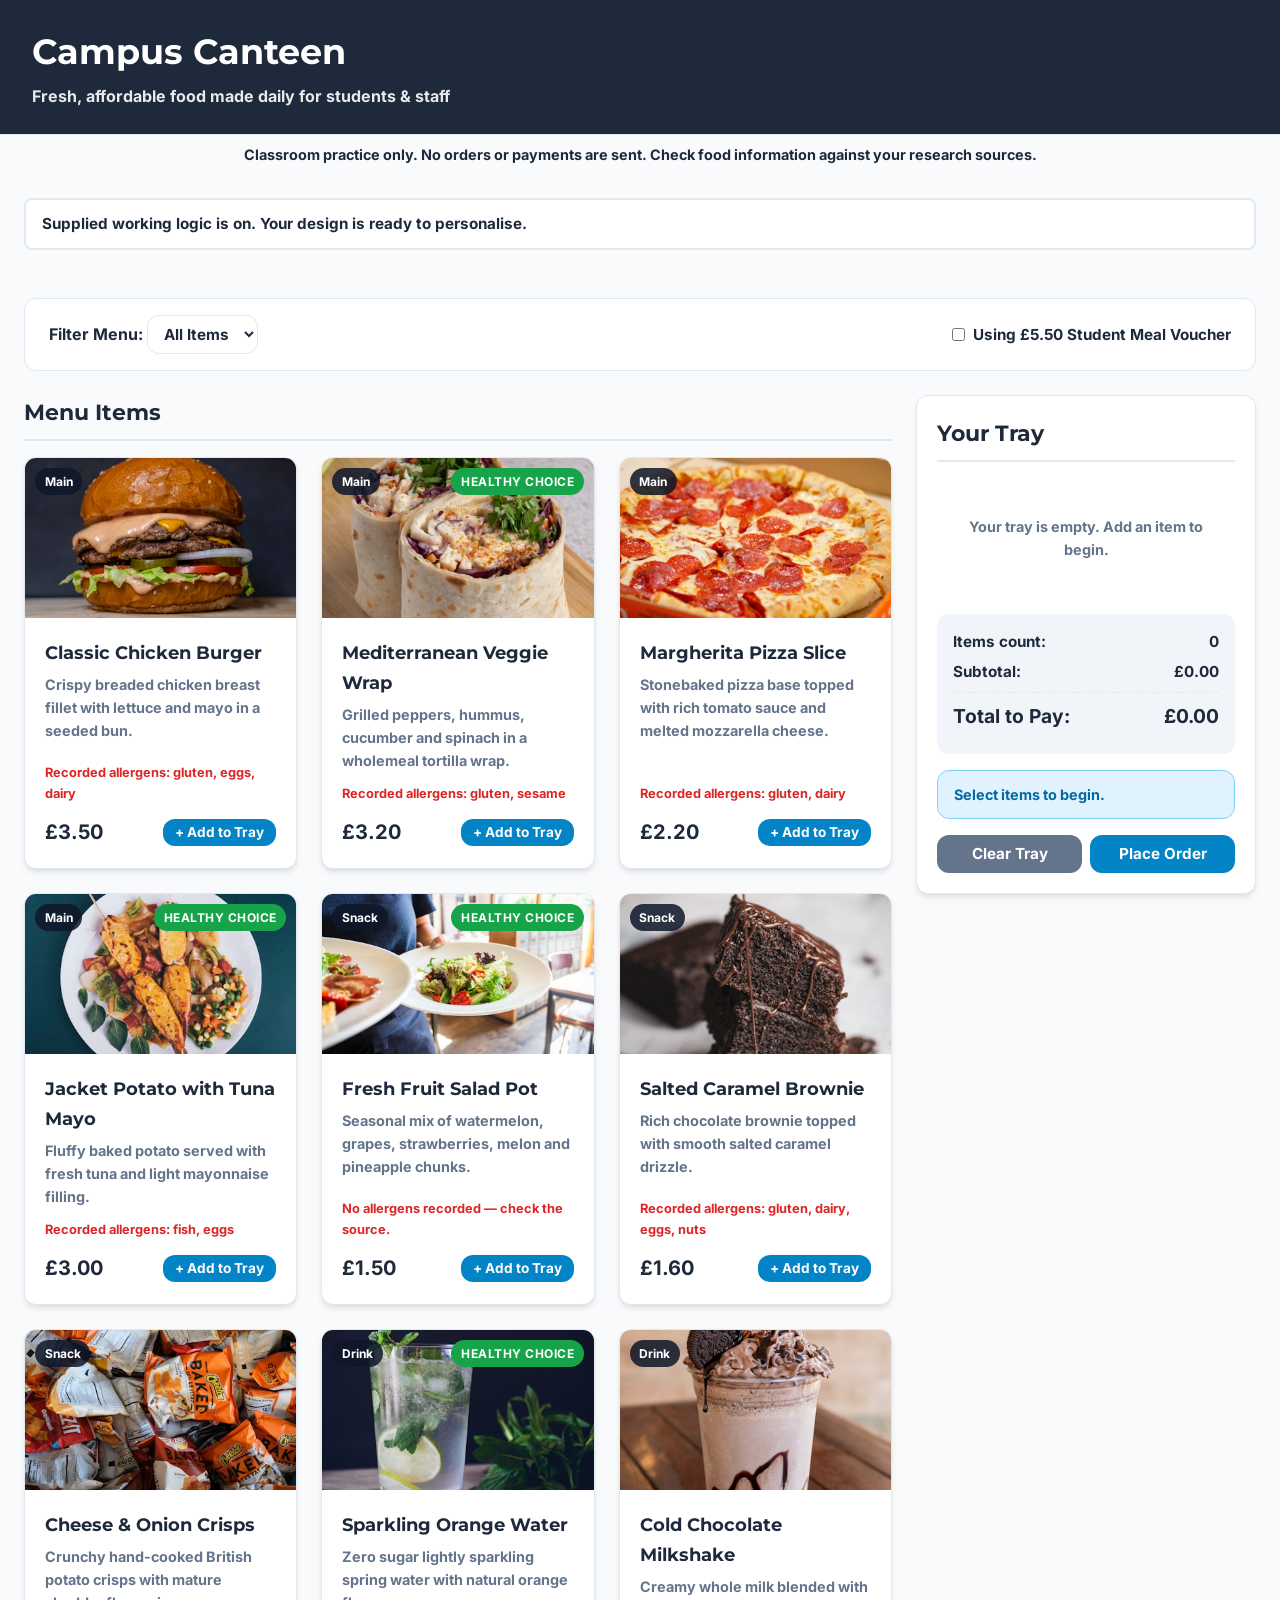
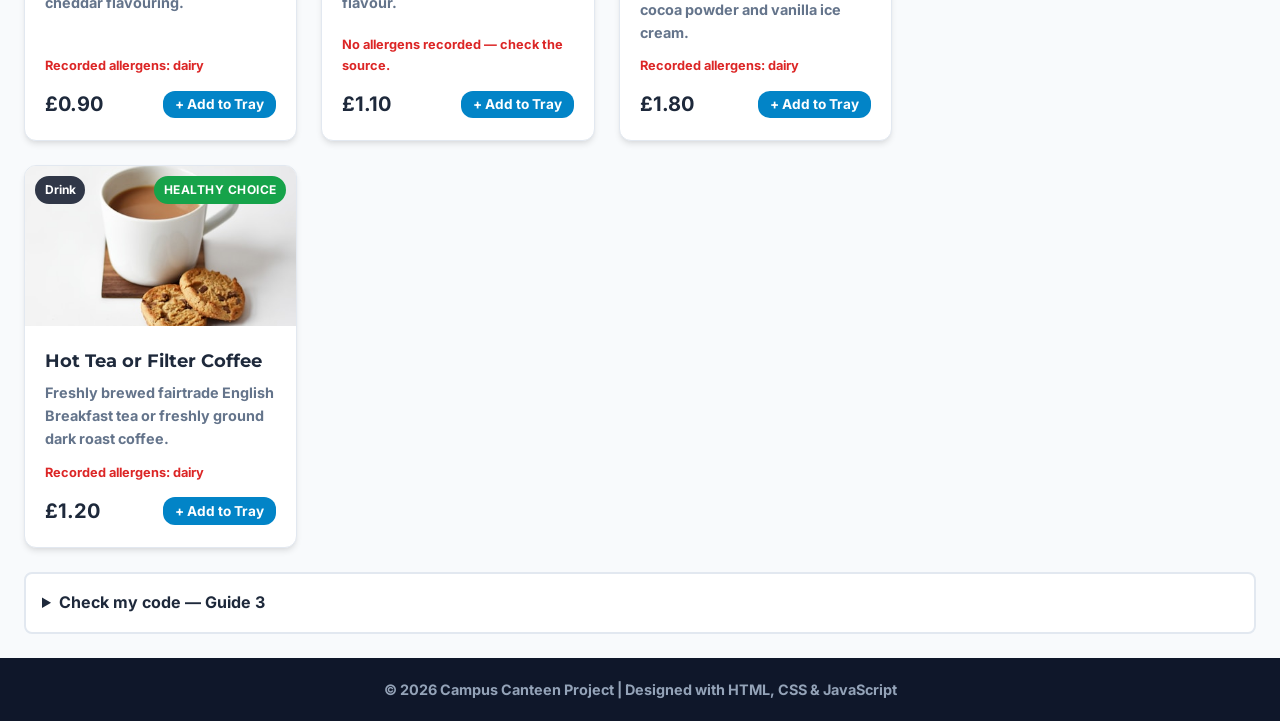
==== commit 1cf4315a: "simplified project, interactive guides" ====
--- a/template/index.html
+++ b/template/index.html
@@ -110,7 +110,7 @@
   </footer>
 
   <!-- Scripts -->
+  <script src="app.js"></script>
   <script src="util.js"></script>
-  <script src="app.js"></script>
 </body>
 </html>
--- a/template/style.css
+++ b/template/style.css
@@ -1,3 +1,5 @@
+@import url("fonts/fonts.css");
+
 /* ==========================================================================
    CANTEEN ORDERING SYSTEM - STYLESHEET
    Level 1 Digital Skills - Design Software (R/505/6389)
@@ -898,6 +900,25 @@
 button:focus-visible,select:focus-visible,input:focus-visible,summary:focus-visible,a:focus-visible { outline:3px solid #d97706;outline-offset:4px; }
 button:disabled { opacity:.6;cursor:not-allowed; }
 
+/* MY DESIGN — add personal-design to the body class in index.html.
+   Edit one value, save and refresh. Choose values for your own audience.
+   Background paths are relative to this stylesheet: images/your-file.jpg.
+   High contrast below keeps its readable colours and removes background images. */
+body.personal-design .app-header {
+  background-color: #164d75;
+  color: #ffffff;
+  padding: 24px;
+  background-image: none;
+  background-size: cover;
+  background-position: center;
+}
+body.personal-design .app-header h1 {
+  font-family: Arial, Helvetica, sans-serif;
+  font-size: 36px;
+  color: inherit;
+  text-shadow: none;
+}
+
 /* High contrast takes priority over ALL theme and custom choices. */
 body.colour-contrast { --bg-page:#000;--bg-card:#000;--bg-header:#000;--bg-footer:#000;--bg-accent:#111;--text-main:#fff;--text-muted:#ff0;--text-header:#ff0;--text-footer:#fff;--border-color:#fff;--color-primary:#ff0;--color-primary-hover:#fff;--box-shadow:none; }
 body.colour-contrast .app-header { background:#000;color:#ff0;border-color:#fff; }
@@ -922,3 +943,5 @@
   .filter-section { padding:1rem; }.order-actions { flex-wrap:wrap; }
 }
 @media(prefers-reduced-motion:reduce) { *,*::before,*::after { transition:none !important; }.menu-card:hover,body.theme-punk .menu-card:hover { transform:none; } }
+
+body.colour-contrast .app-header { background-image:none; }
